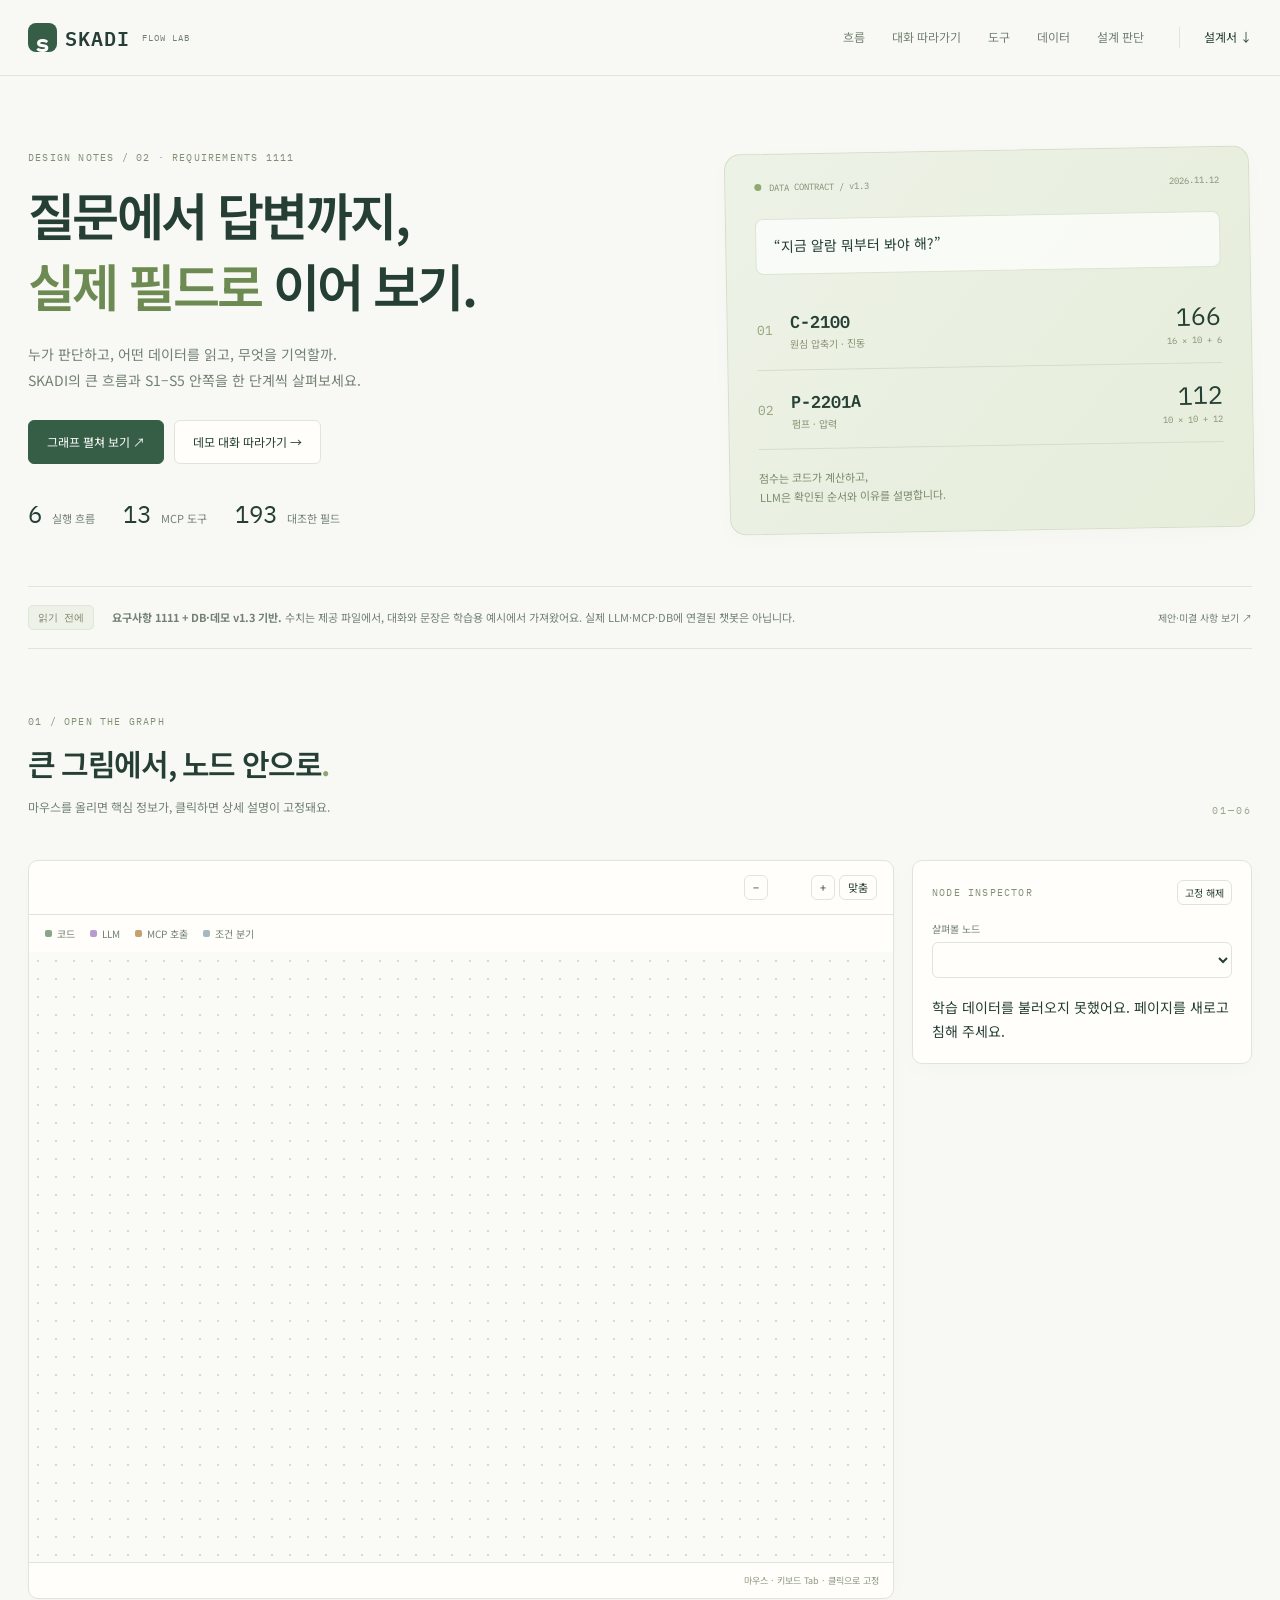
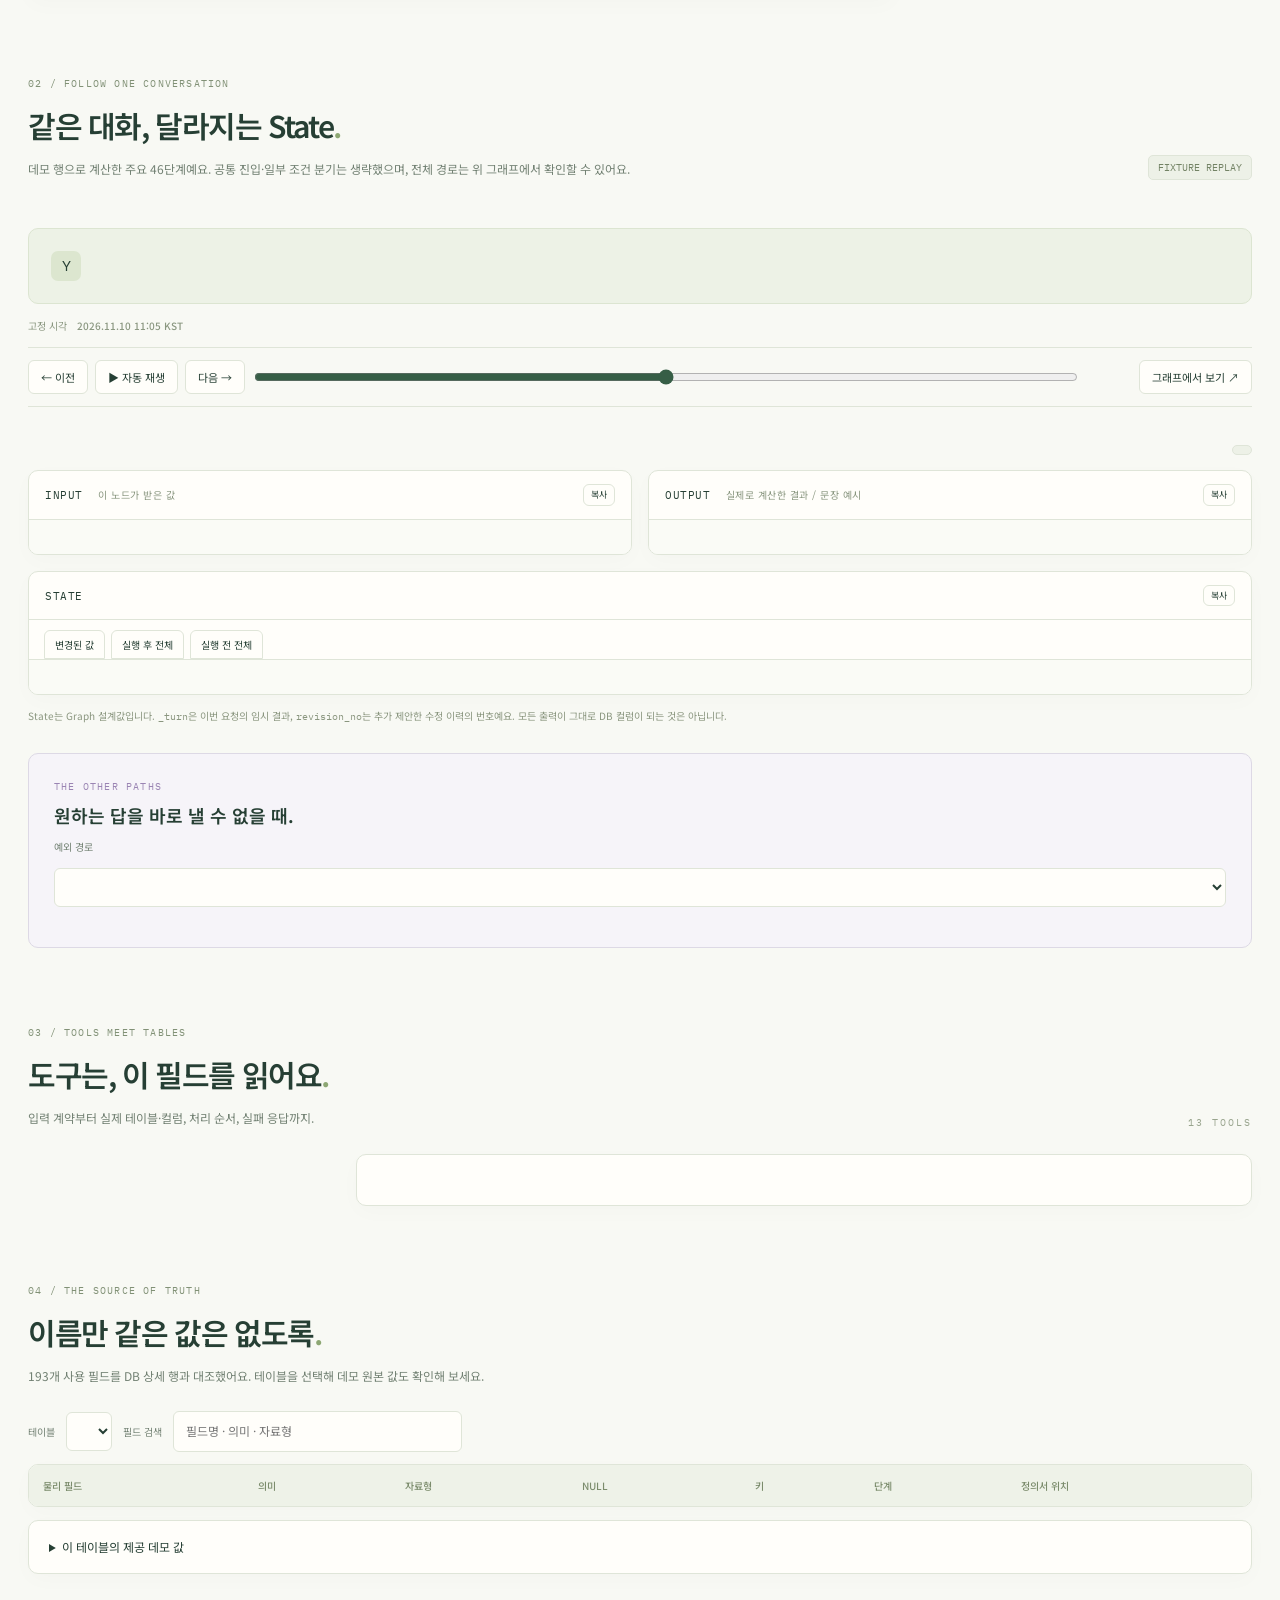
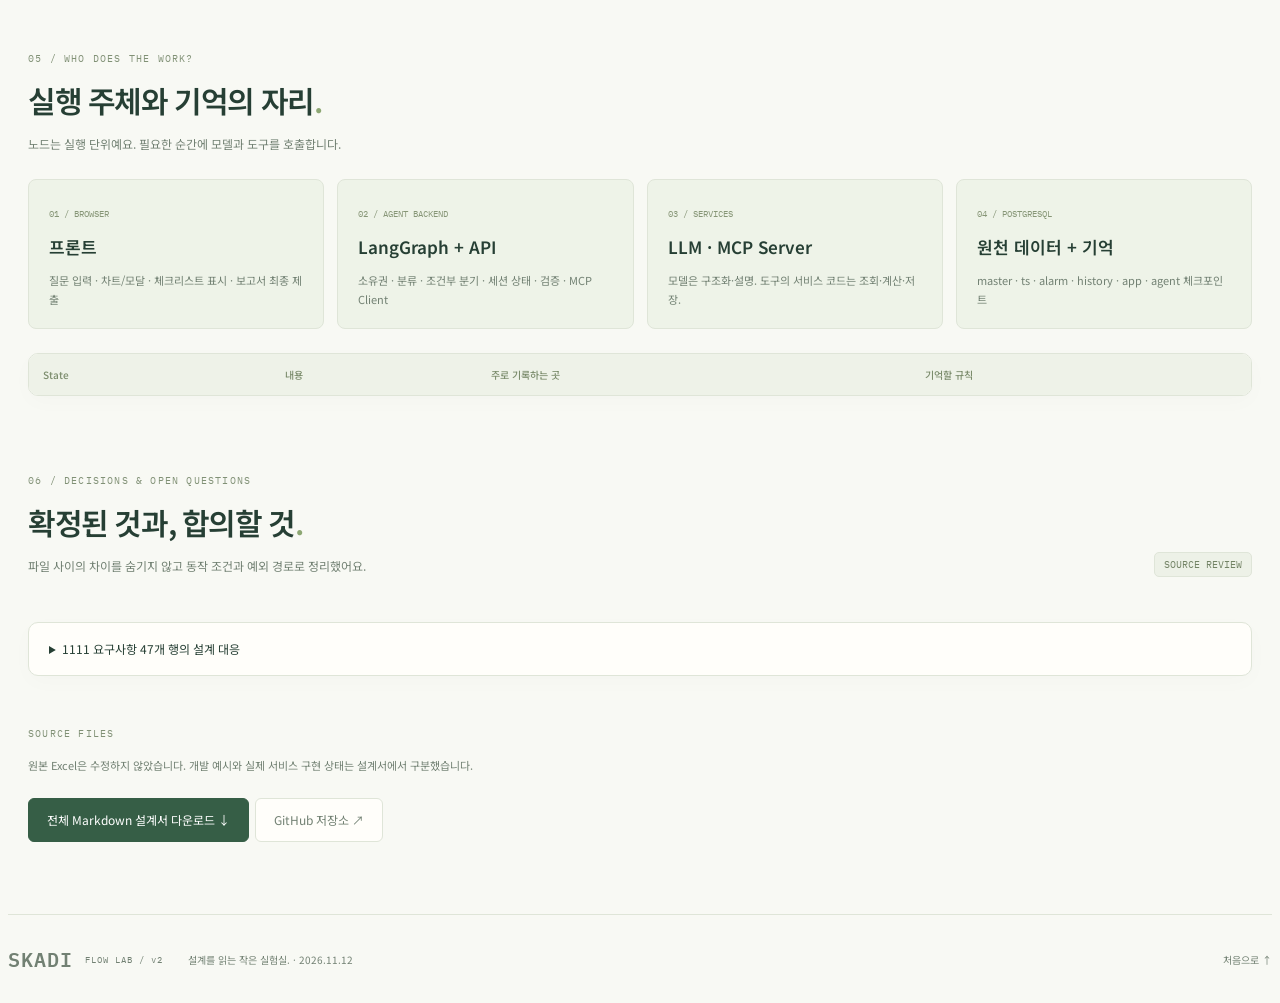
==== v2/index.html @ 8379dc96 "Rebuild SKADI Flow Lab from requirements 1111 and v1.3 data contracts Add main and S1–S5 internal gr" ====
<!doctype html>
<html lang="ko"><head><meta charset="UTF-8"><meta name="viewport" content="width=device-width,initial-scale=1"><meta name="description" content="SKADI 요구사항 1111 · DB v1.3 기반 LangGraph와 MCP 학습 실험실. 6개 그래프, 13개 도구, 실제 필드와 State 추적."><title>SKADI — Flow Lab v2</title><link rel="stylesheet" href="style.css"></head>
<body>
<a class="skip" href="#flow">본문으로 바로 가기</a>
<header><a class="brand" href="#top"><span class="brand-mark">s</span> SKADI <small>FLOW LAB</small></a><nav aria-label="주요 메뉴"><a href="#flow">흐름</a><a href="#lab">대화 따라가기</a><a href="#tools">도구</a><a href="#data">데이터</a><a href="#decisions">설계 판단</a></nav><a class="doc-link" href="design.md" download>설계서 ↓</a></header>
<main id="top">
<section class="hero"><div><p class="eyebrow">DESIGN NOTES / 02 · REQUIREMENTS 1111</p><h1>질문에서 답변까지,<br><em>실제 필드로</em> 이어 보기.</h1><p class="lead">누가 판단하고, 어떤 데이터를 읽고, 무엇을 기억할까.<br>SKADI의 큰 흐름과 S1–S5 안쪽을 한 단계씩 살펴보세요.</p><div class="hero-actions"><a class="button primary" href="#flow">그래프 펼쳐 보기 ↗</a><a class="button" href="#lab">데모 대화 따라가기 →</a></div><div class="stats"><span><b>6</b> 실행 흐름</span><span><b>13</b> MCP 도구</span><span><b>193</b> 대조한 필드</span></div></div><div class="hero-note"><div class="note-top"><span class="pulse"></span> DATA CONTRACT / v1.3 <span>2026.11.12</span></div><p class="sample-question">“지금 알람 뭐부터 봐야 해?”</p><div class="rank-demo"><span class="rank">01</span><div><strong>C-2100</strong><small>원심 압축기 · 진동</small></div><b>166<small>16 × 10 + 6</small></b></div><div class="rank-demo"><span class="rank">02</span><div><strong>P-2201A</strong><small>펌프 · 압력</small></div><b>112<small>10 × 10 + 12</small></b></div><p class="note-foot">점수는 코드가 계산하고,<br>LLM은 확인된 순서와 이유를 설명합니다.</p></div></section>
<aside class="source-bar"><span class="pill">읽기 전에</span><p><strong>요구사항 1111 + DB·데모 v1.3 기반.</strong> 수치는 제공 파일에서, 대화와 문장은 학습용 예시에서 가져왔어요. 실제 LLM·MCP·DB에 연결된 챗봇은 아닙니다.</p><a href="#decisions">제안·미결 사항 보기 ↗</a></aside>

<section id="flow" class="section"><div class="section-head"><div><p class="eyebrow">01 / OPEN THE GRAPH</p><h2>큰 그림에서, 노드 안으로<span>.</span></h2><p>마우스를 올리면 핵심 정보가, 클릭하면 상세 설명이 고정돼요.</p></div><span class="section-no">01—06</span></div><div id="graph-tabs" class="tabs" role="tablist" aria-label="그래프 선택"></div><div class="flow-layout"><div class="card graph-card"><div class="toolbar"><div><strong id="graph-title"></strong><small id="graph-description"></small></div><div class="zoom"><button id="zoom-out" aria-label="그래프 축소">−</button><span id="zoom-label"></span><button id="zoom-in" aria-label="그래프 확대">+</button><button id="fit">맞춤</button></div></div><div class="legend"><span><i class="code"></i>코드</span><span><i class="llm"></i>LLM</span><span><i class="tool"></i>MCP 호출</span><span><i class="branch"></i>조건 분기</span></div><div class="graph-viewport" id="viewport" tabindex="0" aria-label="가로 세로 스크롤 가능한 그래프"><div id="graph-size"><div id="graph-canvas"><svg id="edges" aria-hidden="true"></svg><div id="nodes"></div></div></div></div><div class="graph-footer"><span id="graph-count"></span><span>마우스 · 키보드 Tab · 클릭으로 고정</span></div></div><aside class="card inspector" aria-label="선택한 노드 상세"><div class="inspector-top"><p class="eyebrow">NODE INSPECTOR</p><button id="unpin" class="subtle">고정 해제</button></div><label class="label" for="node-select">살펴볼 노드</label><select id="node-select"></select><div id="node-detail"></div></aside></div></section>

<section id="lab" class="section"><div class="section-head"><div><p class="eyebrow">02 / FOLLOW ONE CONVERSATION</p><h2>같은 대화, 달라지는 State<span>.</span></h2><p>데모 행으로 계산한 주요 46단계예요. 공통 진입·일부 조건 분기는 생략했으며, 전체 경로는 위 그래프에서 확인할 수 있어요.</p></div><span class="pill">FIXTURE REPLAY</span></div><div id="turn-tabs" class="turn-tabs" role="tablist" aria-label="대화 턴 선택"></div><div class="scenario"><span class="avatar">Y</span><div><p class="eyebrow" id="turn-title"></p><h3 id="question"></h3><p id="turn-note"></p></div></div><div class="clockline">고정 시각 <b>2026.11.10 11:05 KST</b><span id="selection-summary"></span></div><div class="playbar"><button id="prev" aria-label="이전 단계">← 이전</button><button id="play">▶ 자동 재생</button><button id="next" aria-label="다음 단계">다음 →</button><input type="range" id="step-range" min="0" aria-label="실행 단계"><span id="step-count"></span><button id="show-node">그래프에서 보기 ↗</button></div><div id="step-rail" class="step-rail"></div><div class="trace-heading"><div><p class="eyebrow" id="trace-actor"></p><h3 id="trace-node"></h3></div><span id="trace-tool" class="pill"></span></div><div id="sample-chart" hidden></div><div class="io-grid"><article class="card code-card"><div class="code-heading"><h4>INPUT <small>이 노드가 받은 값</small></h4><button data-copy="trace-input">복사</button></div><pre id="trace-input"></pre></article><article class="card code-card"><div class="code-heading"><h4>OUTPUT <small>실제로 계산한 결과 / 문장 예시</small></h4><button data-copy="trace-output">복사</button></div><pre id="trace-output"></pre></article></div><article class="card code-card state-card"><div class="code-heading"><h4>STATE <small id="state-summary"></small></h4><button data-copy="trace-state">복사</button></div><div class="tabs small" id="state-tabs" role="tablist" aria-label="State 보기"><button data-state="diff" role="tab">변경된 값</button><button data-state="after" role="tab">실행 후 전체</button><button data-state="before" role="tab">실행 전 전체</button></div><pre id="trace-state"></pre></article><p class="hint">State는 Graph 설계값입니다. <code>_turn</code>은 이번 요청의 임시 결과, <code>revision_no</code>는 추가 제안한 수정 이력의 번호예요. 모든 출력이 그대로 DB 컬럼이 되는 것은 아닙니다.</p><div class="exception-area"><div><p class="eyebrow">THE OTHER PATHS</p><h3>원하는 답을 바로 낼 수 없을 때.</h3></div><label for="exception-select" class="label">예외 경로</label><select id="exception-select"></select><div id="exception-detail"></div></div></section>

<section id="tools" class="section"><div class="section-head"><div><p class="eyebrow">03 / TOOLS MEET TABLES</p><h2>도구는, 이 필드를 읽어요<span>.</span></h2><p>입력 계약부터 실제 테이블·컬럼, 처리 순서, 실패 응답까지.</p></div><span class="section-no">13 TOOLS</span></div><div class="tool-layout"><div id="tool-list" class="tool-list" aria-label="도구 목록"></div><article id="tool-detail" class="card tool-detail"></article></div></section>

<section id="data" class="section"><div class="section-head"><div><p class="eyebrow">04 / THE SOURCE OF TRUTH</p><h2>이름만 같은 값은 없도록<span>.</span></h2><p>193개 사용 필드를 DB 상세 행과 대조했어요. 테이블을 선택해 데모 원본 값도 확인해 보세요.</p></div></div><div class="data-controls"><label for="table-select">테이블</label><select id="table-select"></select><label for="field-search">필드 검색</label><input id="field-search" type="search" placeholder="필드명 · 의미 · 자료형"></div><div id="table-summary" class="table-summary"></div><div class="table-wrap card"><table><thead><tr><th>물리 필드</th><th>의미</th><th>자료형</th><th>NULL</th><th>키</th><th>단계</th><th>정의서 위치</th></tr></thead><tbody id="field-rows"></tbody></table></div><details class="card data-sample"><summary>이 테이블의 제공 데모 값 <span id="row-count"></span></summary><pre id="sample-rows"></pre></details></section>

<section id="architecture" class="section"><div class="section-head"><div><p class="eyebrow">05 / WHO DOES THE WORK?</p><h2>실행 주체와 기억의 자리<span>.</span></h2><p>노드는 실행 단위예요. 필요한 순간에 모델과 도구를 호출합니다.</p></div></div><div class="architecture"><article><span>01 / BROWSER</span><h3>프론트</h3><p>질문 입력 · 차트/모달 · 체크리스트 표시 · 보고서 최종 제출</p></article><article><span>02 / AGENT BACKEND</span><h3>LangGraph + API</h3><p>소유권 · 분류 · 조건부 분기 · 세션 상태 · 검증 · MCP Client</p></article><article><span>03 / SERVICES</span><h3>LLM · MCP Server</h3><p>모델은 구조화·설명. 도구의 서비스 코드는 조회·계산·저장.</p></article><article><span>04 / POSTGRESQL</span><h3>원천 데이터 + 기억</h3><p>master · ts · alarm · history · app · agent 체크포인트</p></article></div><div class="table-wrap card"><table><thead><tr><th>State</th><th>내용</th><th>주로 기록하는 곳</th><th>기억할 규칙</th></tr></thead><tbody id="state-dictionary"></tbody></table></div></section>

<section id="decisions" class="section"><div class="section-head"><div><p class="eyebrow">06 / DECISIONS & OPEN QUESTIONS</p><h2>확정된 것과, 합의할 것<span>.</span></h2><p>파일 사이의 차이를 숨기지 않고 동작 조건과 예외 경로로 정리했어요.</p></div><span class="pill">SOURCE REVIEW</span></div><div id="issue-list" class="issue-list"></div><details class="card requirements"><summary>1111 요구사항 47개 행의 설계 대응</summary><div class="table-wrap"><table><thead><tr><th>행 / ID</th><th>기능</th><th>연결</th><th>범위와 남은 조건</th></tr></thead><tbody id="requirement-rows"></tbody></table></div></details><div class="sources"><p class="eyebrow">SOURCE FILES</p><div id="source-files"></div><p>원본 Excel은 수정하지 않았습니다. 개발 예시와 실제 서비스 구현 상태는 설계서에서 구분했습니다.</p><a href="design.md" download class="button primary">전체 Markdown 설계서 다운로드 ↓</a><a class="button" href="https://github.com/U-Je0n9/skadi-flow-lab">GitHub 저장소 ↗</a></div></section>
</main><footer><a class="brand" href="#top">SKADI <small>FLOW LAB / v2</small></a><span>설계를 읽는 작은 실험실. · 2026.11.12</span><a href="#top">처음으로 ↑</a></footer><div id="tooltip" role="tooltip" hidden></div><div id="toast" role="status"></div><script src="app.js"></script></body></html>
---- v2/style.css ----
@import url('https://fonts.googleapis.com/css2?family=Noto+Sans+KR:wght@400;500;600;700&family=IBM+Plex+Mono:wght@400;500;600&display=swap');
:root{--bg:#f8f9f4;--paper:#fffefa;--ink:#263f34;--muted:#728173;--line:#dfe5d8;--green:#365e46;--mint:#eaf0e2;--purple:#8263a6;--amber:#a7753b;--mono:'IBM Plex Mono',monospace;--shadow:0 6px 22px #28462d05}*{box-sizing:border-box}html{scroll-behavior:smooth;scroll-padding-top:92px}body{margin:0;background:var(--bg);color:var(--ink);font:14px/1.7 'Noto Sans KR',-apple-system,sans-serif}a{color:inherit;text-decoration:none}button,input,select{font:inherit;color:inherit}button,a.button{cursor:pointer}button{border:1px solid var(--line);border-radius:6px;background:var(--paper);padding:7px 12px}button:hover{background:var(--mint)}button:disabled{opacity:.4;cursor:default}button:focus-visible,a:focus-visible,input:focus-visible,select:focus-visible,summary:focus-visible{outline:3px solid #8da773;outline-offset:3px}h1,h2,h3,h4,p{margin:0}h1{font-size:clamp(36px,4vw,57px);letter-spacing:-2.6px;line-height:1.37;font-weight:600}h1 em{font-style:normal;color:#6c8a51}h2{font-size:30px;letter-spacing:-1.4px;font-weight:600}h2 span{color:#8da773}h3{font-size:18px;font-weight:600}header{height:76px;display:flex;align-items:center;gap:35px;padding:0 max(28px,calc((100vw - 1320px)/2));border-bottom:1px solid var(--line);position:sticky;top:0;background:#f8f9f4ed;backdrop-filter:blur(16px);z-index:30}.brand{display:flex;align-items:center;gap:8px;font:600 20px var(--mono);letter-spacing:1px;white-space:nowrap}.brand-mark{display:grid;place-items:center;background:var(--green);color:#fff;border-radius:8px;width:29px;height:29px;font-size:25px}.brand small{font:9px var(--mono);letter-spacing:1px;color:var(--muted);margin-left:4px}nav{display:flex;gap:27px;margin-left:auto;font-size:12px;color:var(--muted)}nav a:hover{color:var(--green)}.doc-link{border-left:1px solid var(--line);padding-left:24px;font-size:12px}main{max-width:1320px;margin:auto;padding:0 28px}.hero{display:grid;grid-template-columns:1.2fr 1fr;gap:70px;align-items:center;padding:74px 0 55px}.eyebrow{font:10px/1.5 var(--mono);letter-spacing:1.2px;color:#819176;margin-bottom:14px}.lead{font-size:14px;line-height:1.9;color:var(--muted);margin-top:21px}.hero-actions{display:flex;gap:10px;margin-top:26px}.button{display:inline-flex;align-items:center;justify-content:center;border:1px solid var(--line);padding:11px 18px;border-radius:6px;background:var(--paper);font-size:12px}.primary{background:var(--green);color:#fff;border-color:var(--green)}.primary:hover{background:#2e503c}.stats{display:flex;gap:28px;margin-top:34px;font-size:11px;color:var(--muted)}.stats b{font:24px var(--mono);color:var(--ink);margin-right:7px}.hero-note{border:1px solid #d4dfc7;border-radius:16px;padding:27px 29px;background:linear-gradient(130deg,#edf2e7,#e6edda);box-shadow:var(--shadow);transform:rotate(-1deg)}.note-top{display:flex;align-items:center;gap:8px;font:9px var(--mono);color:#819175}.note-top span:last-child{margin-left:auto}.pulse{width:7px;height:7px;background:#91a971;border-radius:50%}.sample-question{background:#ffffffb8;border:1px solid #dce5d1;padding:15px 18px;border-radius:8px;margin:26px 0 17px;font-size:14px}.rank-demo{display:flex;align-items:center;gap:17px;padding:15px 0;border-bottom:1px solid #d4dec9}.rank-demo .rank{font:13px var(--mono);color:#94a37e}.rank-demo strong{font:600 17px var(--mono)}.rank-demo small{display:block;font:10px/1.7 'Noto Sans KR',sans-serif;color:#879274}.rank-demo>b{margin-left:auto;font:25px var(--mono);text-align:right}.rank-demo>b small{font:9px/1.7 var(--mono)}.note-foot{color:#7a8b6d;font-size:11px;margin-top:19px}.source-bar{display:flex;align-items:center;gap:18px;padding:18px 0;border-top:1px solid var(--line);border-bottom:1px solid var(--line);font-size:11px;color:var(--muted)}.source-bar p{flex:1}.source-bar a{font-size:10px;white-space:nowrap}.pill{display:inline-block;border:1px solid var(--line);border-radius:5px;background:#edf1e7;padding:4px 9px;font:10px/1.5 var(--mono);color:#738365}.section{padding-top:65px;padding-bottom:12px}.section-head{display:flex;justify-content:space-between;gap:20px;align-items:end;margin-bottom:25px}.section-head .eyebrow{margin-bottom:9px}.section-head p:not(.eyebrow){font-size:12px;color:var(--muted);margin-top:8px}.section-no{font:10px var(--mono);letter-spacing:2px;color:#99a58e}.card{border:1px solid var(--line);border-radius:10px;background:var(--paper);box-shadow:var(--shadow)}.tabs{display:flex;flex-wrap:wrap;gap:6px;margin-bottom:18px}.tabs button{font-size:12px;padding:9px 16px}.tabs button[aria-selected=true],.turn-tabs button[aria-selected=true]{background:var(--green);color:white;border-color:var(--green)}.flow-layout{display:grid;grid-template-columns:minmax(0,1fr) 340px;gap:18px;align-items:start}.graph-card{overflow:hidden}.toolbar{padding:14px 16px;display:flex;gap:12px;align-items:center;border-bottom:1px solid var(--line)}.toolbar strong{font-size:12px}.toolbar small{display:block;font-size:10px;color:var(--muted);max-width:430px;margin-top:4px}.zoom{margin-left:auto;display:flex;align-items:center;gap:4px;flex-shrink:0}.zoom button{padding:2px 8px;font-size:11px}.zoom span{font:10px var(--mono);width:35px;text-align:center}.legend{display:flex;gap:15px;padding:10px 16px;font-size:10px;color:var(--muted)}.legend span{display:flex;gap:5px;align-items:center}.legend i{width:7px;height:7px;border-radius:2px;display:inline-block}.legend .code{background:#89a689}.legend .llm{background:#b59cd0}.legend .tool{background:#c4a16f}.legend .branch{background:#a6b9bd}.graph-viewport{height:610px;overflow:auto;background:#fafbf7 radial-gradient(#d3ddc7 .8px,transparent .8px);background-size:18px 18px;overscroll-behavior:contain}.graph-viewport:focus-visible{outline:2px solid #8da773;outline-offset:-2px}#graph-size{position:relative;margin:auto}#graph-canvas{position:relative;transform-origin:top left}#edges,#nodes{position:absolute;inset:0}.node{position:absolute;width:244px;min-height:68px;padding:10px;border:1.5px solid #c4d3bf;border-radius:9px;display:flex;align-items:center;justify-content:center;flex-direction:column;background:#fff;color:#3b5943;box-shadow:0 3px 7px #34552d05;font:12px/1.6 var(--mono);cursor:pointer}.node small{font:10px/1.6 'Noto Sans KR',sans-serif;color:#829078}.node[data-kind=llm]{background:#f8f5fc;border-color:#cbb9e0;color:#7e5ca4}.node[data-kind=tool]{background:#fffbf4;border-color:#dbc3a2;color:#9c703e}.node[data-kind=branch]{background:#edf3f2;border-color:#bbceca;border-radius:25px}.node[data-kind=boundary]{border-radius:30px;background:#e9f0e2}.node.selected{outline:3px solid #88a377;outline-offset:4px;z-index:5}.edge{fill:none;stroke:#a9bca1;stroke-width:1.6;marker-end:url(#arrow)}.edge-label{font:10px 'Noto Sans KR',sans-serif;fill:#798b6f;paint-order:stroke;stroke:#fafbf7;stroke-width:4px;stroke-linejoin:round}.graph-footer{display:flex;justify-content:space-between;padding:10px 14px;font-size:9px;border-top:1px solid var(--line);color:#8b9780}.inspector{position:sticky;top:94px;padding:19px;max-height:calc(100vh - 115px);overflow:auto}.inspector-top{display:flex;justify-content:space-between;align-items:center;margin-bottom:15px}.inspector .eyebrow{margin:0}.subtle{font-size:10px;padding:3px 7px}.label{display:block;font-size:10px;color:var(--muted);margin:8px 0 5px}select,input[type=search]{background:var(--paper);border:1px solid var(--line);border-radius:6px;padding:9px 12px;font-size:12px;max-width:100%}#node-select{width:100%;margin-bottom:18px;font:11px var(--mono)}.detail-kind{font:10px var(--mono);color:var(--amber);margin-bottom:8px}.inspector h3{font:17px/1.5 var(--mono);overflow-wrap:anywhere}.detail-field{padding-top:12px;margin-top:12px;border-top:1px solid #ebeee5}.detail-field dt{font-size:10px;color:#8b987e;margin-bottom:4px}.detail-field dd{margin:0;font-size:12px;overflow-wrap:anywhere}.detail-note{background:#f1f5eb;border-radius:6px;padding:11px;font-size:11px;color:#75876b;margin-top:15px}.tool-tag{display:inline-block;font:9px/1.7 var(--mono);background:#f8eedf;color:#a27844;padding:3px 6px;border-radius:4px;margin:2px;overflow-wrap:anywhere}#tooltip{position:fixed;width:310px;z-index:100;background:#263f34;color:white;border-radius:9px;padding:14px 16px;box-shadow:0 12px 30px #203c3328;font-size:10px;pointer-events:none}#tooltip strong{display:block;font:12px var(--mono);margin-bottom:7px}#tooltip div{margin-top:5px;color:#e0e8d8}.turn-tabs{display:flex;gap:7px;overflow:auto;padding-bottom:5px;margin-bottom:18px}.turn-tabs button{flex:0 0 147px;text-align:left;font-size:11px;padding:12px}.turn-tabs span{display:block;font:9px var(--mono);opacity:.7;margin-bottom:5px}.scenario{display:flex;gap:15px;align-items:start;background:#edf2e6;border:1px solid #dce5d1;border-radius:10px;padding:22px}.avatar{display:grid;place-items:center;width:30px;height:30px;flex-shrink:0;background:#dce6cf;border-radius:7px;font:15px var(--mono)}.scenario .eyebrow{margin-bottom:5px}.scenario h3{font-size:18px}.scenario p:last-child{font-size:11px;color:#78866f;margin-top:7px}.clockline{display:flex;gap:10px;align-items:center;padding:13px 0;font-size:10px;color:#8a9780}.clockline b{font-weight:500}.clockline span{margin-left:auto;font-family:var(--mono)}.playbar{display:flex;gap:7px;align-items:center;padding:12px 0;border-top:1px solid var(--line);border-bottom:1px solid var(--line)}.playbar button{font-size:11px}.playbar input{flex:1;min-width:60px;accent-color:var(--green)}#step-count{font:10px var(--mono);min-width:45px}.step-rail{display:flex;gap:6px;overflow:auto;padding:14px 0 20px}.step-rail button{white-space:nowrap;font:10px var(--mono);padding:8px 10px}.step-rail button.active{background:#e7eedc;border-color:#a9bd91}.trace-heading{display:flex;justify-content:space-between;align-items:center;margin:4px 0 15px}.trace-heading .eyebrow{margin-bottom:4px}.trace-heading h3{font:20px var(--mono)}.io-grid{display:grid;grid-template-columns:1fr 1fr;gap:16px}.code-card{overflow:hidden}.code-heading{display:flex;align-items:center;justify-content:space-between;padding:13px 16px;border-bottom:1px solid var(--line)}.code-heading h4{font:11px var(--mono);letter-spacing:.5px}.code-heading small{font:10px 'Noto Sans KR',sans-serif;color:#8a9780;margin-left:8px}.code-heading button{font-size:9px;padding:2px 7px}pre{font:11px/1.75 var(--mono);white-space:pre-wrap;overflow-wrap:anywhere;margin:0;padding:17px;max-height:440px;overflow:auto;color:#48654a;background:#fafbf6;tab-size:2}.json-key{color:#95693c}.json-string{color:#5c7c4e}.json-number{color:#9070aa}.state-card{margin-top:16px}.state-card .tabs{padding:10px 15px 0;margin-bottom:0;border-bottom:1px solid var(--line)}.tabs.small button{padding:5px 10px;font-size:10px;border-bottom-left-radius:0;border-bottom-right-radius:0}.state-card pre{max-height:360px}.hint{font-size:10px;color:#8a967f;margin:12px 0}.exception-area{margin-top:28px;padding:25px;border:1px solid #ddd9e5;border-radius:10px;background:#f6f4f9}.exception-area select{width:100%;margin:8px 0 15px}.exception-area h3{font-size:18px}.exception-area .eyebrow{color:#9a84b3;margin-bottom:6px}.exception-grid{display:grid;grid-template-columns:1fr 1.3fr 1fr;gap:12px}.exception-grid h4{font:10px var(--mono);margin-bottom:7px}.exception-grid pre{font-size:10px;max-height:300px;border-radius:6px}.tool-layout{display:grid;grid-template-columns:310px minmax(0,1fr);gap:18px;align-items:start}.tool-list{display:grid;gap:5px}.tool-list button{text-align:left;padding:11px 13px;font:11px var(--mono)}.tool-list small{display:block;font:10px/1.5 'Noto Sans KR',sans-serif;color:var(--muted);margin-top:4px}.tool-list button.active{background:#eaf0e0;border-color:#9fb585}.tool-detail{padding:25px;min-width:0}.tool-detail h3{font:20px var(--mono);overflow-wrap:anywhere}.tool-detail .tool-sub{color:var(--muted);font-size:12px;margin:7px 0 17px}.tool-detail h4{font:10px var(--mono);color:#8a977e;margin:20px 0 8px}.tool-detail pre{border:1px solid var(--line);border-radius:6px;font-size:10px}.tool-detail ol{font-size:12px;padding-left:22px;line-height:1.9}.fieldmap{display:flex;gap:12px;padding:9px 0;border-bottom:1px solid var(--line);font-size:11px;align-items:start}.fieldmap button{font:10px var(--mono);flex:0 0 175px;padding:5px}.fieldmap span{font:10px/1.8 var(--mono);color:#7d8c72;overflow-wrap:anywhere}.data-controls{display:flex;gap:11px;align-items:center;flex-wrap:wrap;margin-bottom:12px}.data-controls label{font-size:10px;color:var(--muted)}.data-controls input{margin-left:0;min-width:240px}.table-summary{font-size:11px;color:var(--muted);margin-bottom:12px}.table-wrap{overflow:auto}table{width:100%;border-collapse:collapse;font-size:11px;text-align:left}th{font-size:10px;font-weight:500;white-space:nowrap;background:#eef2e8;color:#7b8c6c;padding:12px 14px}td{padding:11px 14px;border-top:1px solid #e8ecdf;vertical-align:top}td:first-child{font-family:var(--mono);color:#486548}td:last-child{color:var(--muted)}.data-sample{margin-top:13px;overflow:hidden}.data-sample summary,.requirements summary{cursor:pointer;padding:16px 20px;font-size:12px}.data-sample span{font-size:10px;color:var(--muted);margin-left:10px}.architecture{display:grid;grid-template-columns:repeat(4,1fr);gap:13px;margin-bottom:24px}.architecture article{border:1px solid var(--line);border-radius:8px;background:#eef3e8;padding:20px}.architecture span{font:9px var(--mono);color:#879677}.architecture h3{font-size:17px;margin:9px 0}.architecture p{font-size:11px;color:var(--muted)}.issue-list{display:grid;gap:8px}.issue{border:1px solid var(--line);background:var(--paper);border-radius:8px;overflow:hidden}.issue summary{display:flex;gap:13px;align-items:center;cursor:pointer;padding:15px 18px;list-style:none;font-size:13px}.issue summary:after{content:'+';margin-left:auto;color:#8f9e80}.issue[open] summary:after{content:'−'}.issue summary code{font:10px var(--mono);color:#9baa89}.issue summary small{font-size:9px;background:#f1eddc;color:#9b8650;padding:3px 6px;border-radius:4px;margin-left:auto}.issue-body{padding:0 20px 20px 58px;font-size:12px;color:#75846c}.issue-body p+p{margin-top:9px}.issue-body b{font-weight:500;color:#456043}.requirements{margin-top:20px}.sources{padding:35px 0 20px;font-size:11px;color:var(--muted)}.sources p{margin:15px 0}.sources .button{margin:8px 6px 0 0}.source-file{font:10px/1.9 var(--mono);overflow-wrap:anywhere}footer{max-width:1264px;margin:40px auto 0;padding:28px 0;border-top:1px solid var(--line);display:flex;align-items:center;gap:25px;font-size:10px;color:var(--muted)}footer>a:last-child{margin-left:auto}.skip{position:fixed;left:10px;top:-100px;z-index:120;padding:10px;background:white}.skip:focus{top:10px}#toast{position:fixed;bottom:25px;left:50%;transform:translateX(-50%);padding:10px 20px;background:#294b39;color:white;border-radius:7px;font-size:12px;opacity:0;pointer-events:none;transition:opacity .2s;z-index:110}#toast.show{opacity:1}#sample-chart{margin:0 0 16px;border:1px solid var(--line);border-radius:9px;padding:18px;background:var(--paper)}#sample-chart p{font-size:11px;color:var(--muted)}#sample-chart svg{width:100%;height:125px}code{font-family:var(--mono)}
@media(min-width:1500px){main{max-width:1440px}.flow-layout{grid-template-columns:minmax(0,1fr) 360px}}@media(max-width:1050px){header{gap:18px;padding:0 22px}nav{gap:15px}.hero{gap:30px}.flow-layout{grid-template-columns:minmax(0,1fr) 300px}.tool-layout{grid-template-columns:260px minmax(0,1fr)}.fieldmap{display:block}.fieldmap span{display:block;margin-top:7px}.graph-viewport{height:570px}.toolbar small{display:none}.architecture{grid-template-columns:repeat(2,1fr)}}@media(max-width:760px){header{height:64px;padding:0 18px}.brand{font-size:18px}.brand small{display:none}nav{gap:13px;font-size:11px}nav a:nth-child(n+4){display:none}.doc-link{font-size:10px;padding-left:12px}.hero{grid-template-columns:1fr;padding:45px 0 30px;gap:30px}.hero-note{transform:none}.hero h1{font-size:39px}main{padding:0 18px}.source-bar{align-items:start;gap:9px}.source-bar a{display:none}.section{padding-top:45px}.section-head{align-items:start}h2{font-size:25px}.section-no{display:none}.flow-layout{grid-template-columns:1fr}.graph-viewport{height:520px}.inspector{position:static;max-height:none}.inspector .detail-field{display:inline-block;width:100%}.tabs button{font-size:11px;padding:7px 10px}.io-grid{grid-template-columns:1fr}.exception-grid{grid-template-columns:1fr}.tool-layout{grid-template-columns:1fr}.tool-list{display:flex;overflow:auto;padding-bottom:8px}.tool-list button{flex:0 0 225px}.tool-detail{padding:18px}.playbar{flex-wrap:wrap}.playbar input{order:2;flex-basis:70%}.playbar #show-node{margin-left:auto}.clockline{flex-wrap:wrap}.clockline span{margin-left:0;width:100%}.scenario{padding:17px}.scenario h3{font-size:16px}.trace-heading h3{font-size:17px}.trace-heading .pill{font-size:8px;max-width:150px;overflow-wrap:anywhere}.code-heading small{display:block;margin:4px 0 0}.architecture{gap:8px}.architecture article{padding:14px}.architecture h3{font-size:14px}.issue summary{padding:13px 12px;font-size:12px;gap:9px}.issue summary small{display:none}.issue-body{padding:0 15px 16px}.data-controls{gap:6px}.data-controls select{max-width:75%}.data-controls input{min-width:0;flex:1}.table-wrap td{min-width:100px}footer{margin:28px 18px 0;padding:20px 0;flex-wrap:wrap;gap:12px}footer span{font-size:9px}#tooltip{display:none!important}.stats{gap:19px}.stats b{font-size:21px}}@media(prefers-reduced-motion:reduce){html{scroll-behavior:auto}*{transition:none!important}}
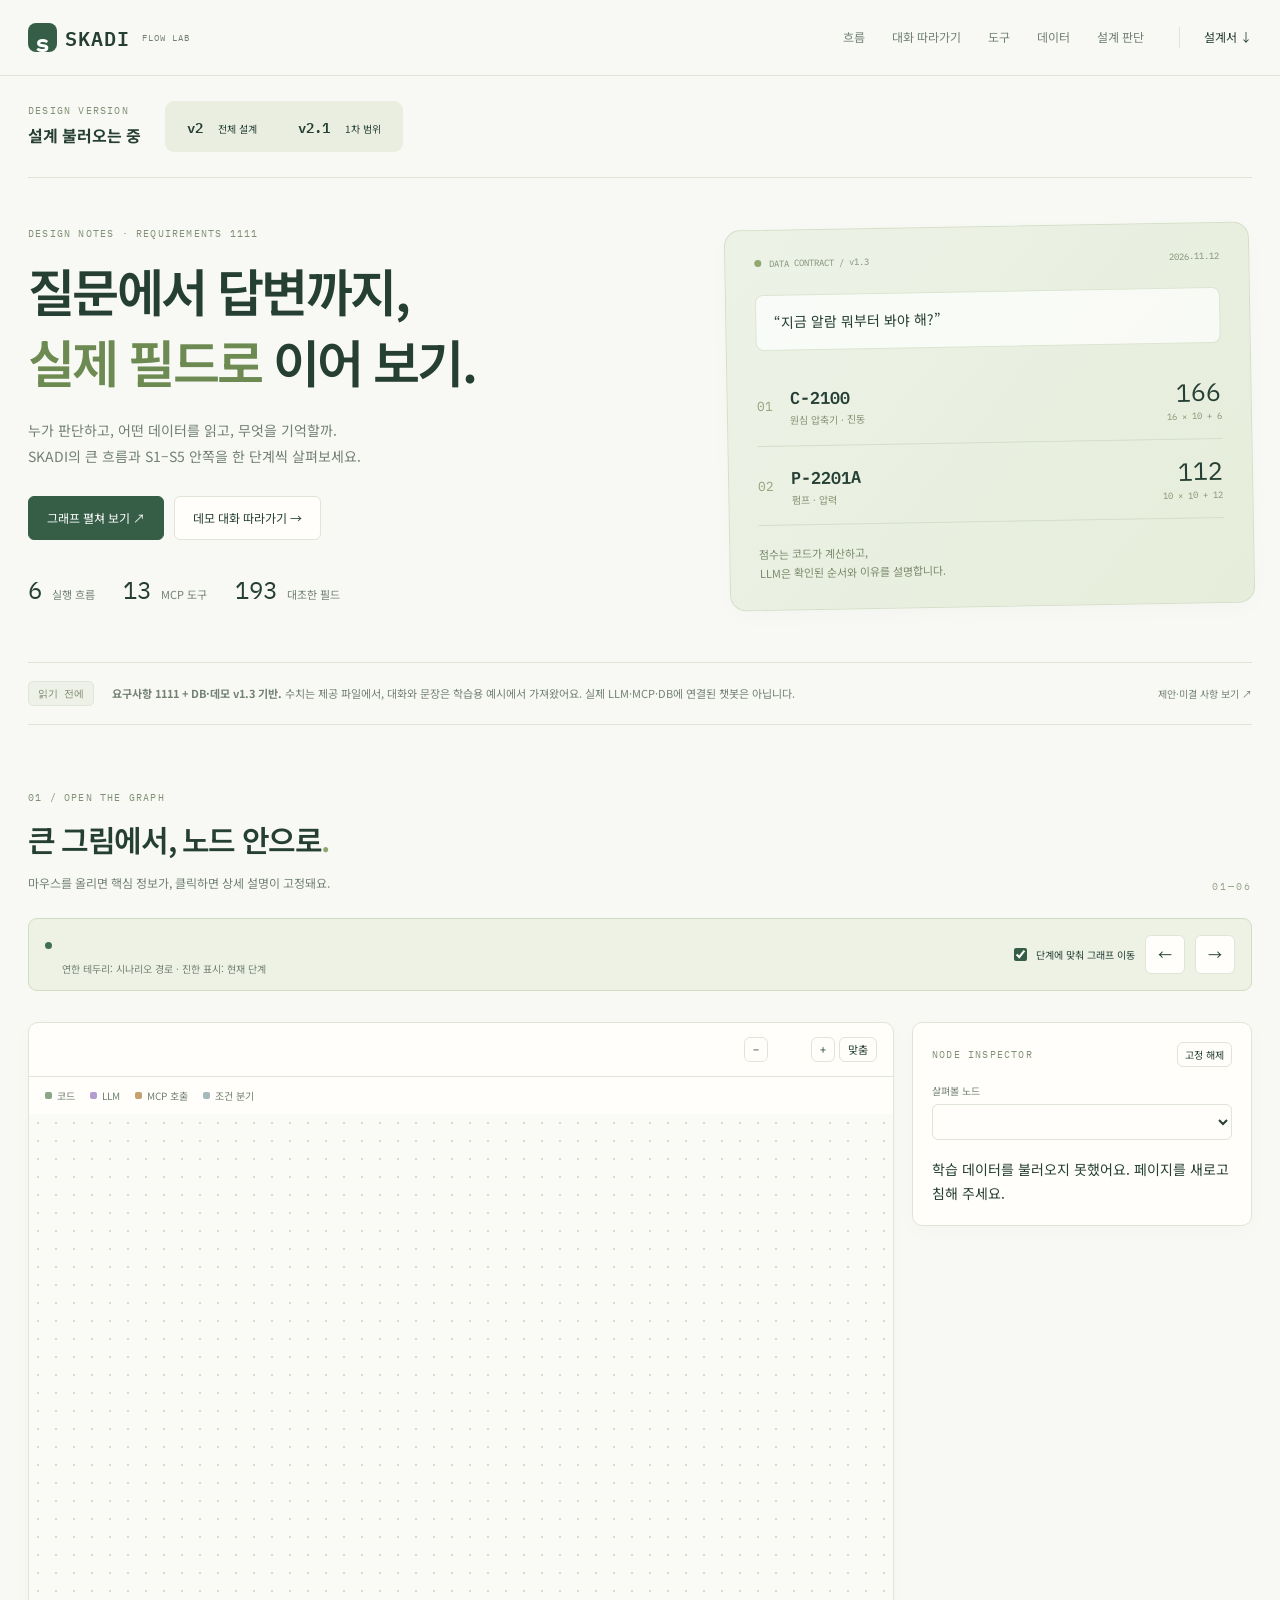
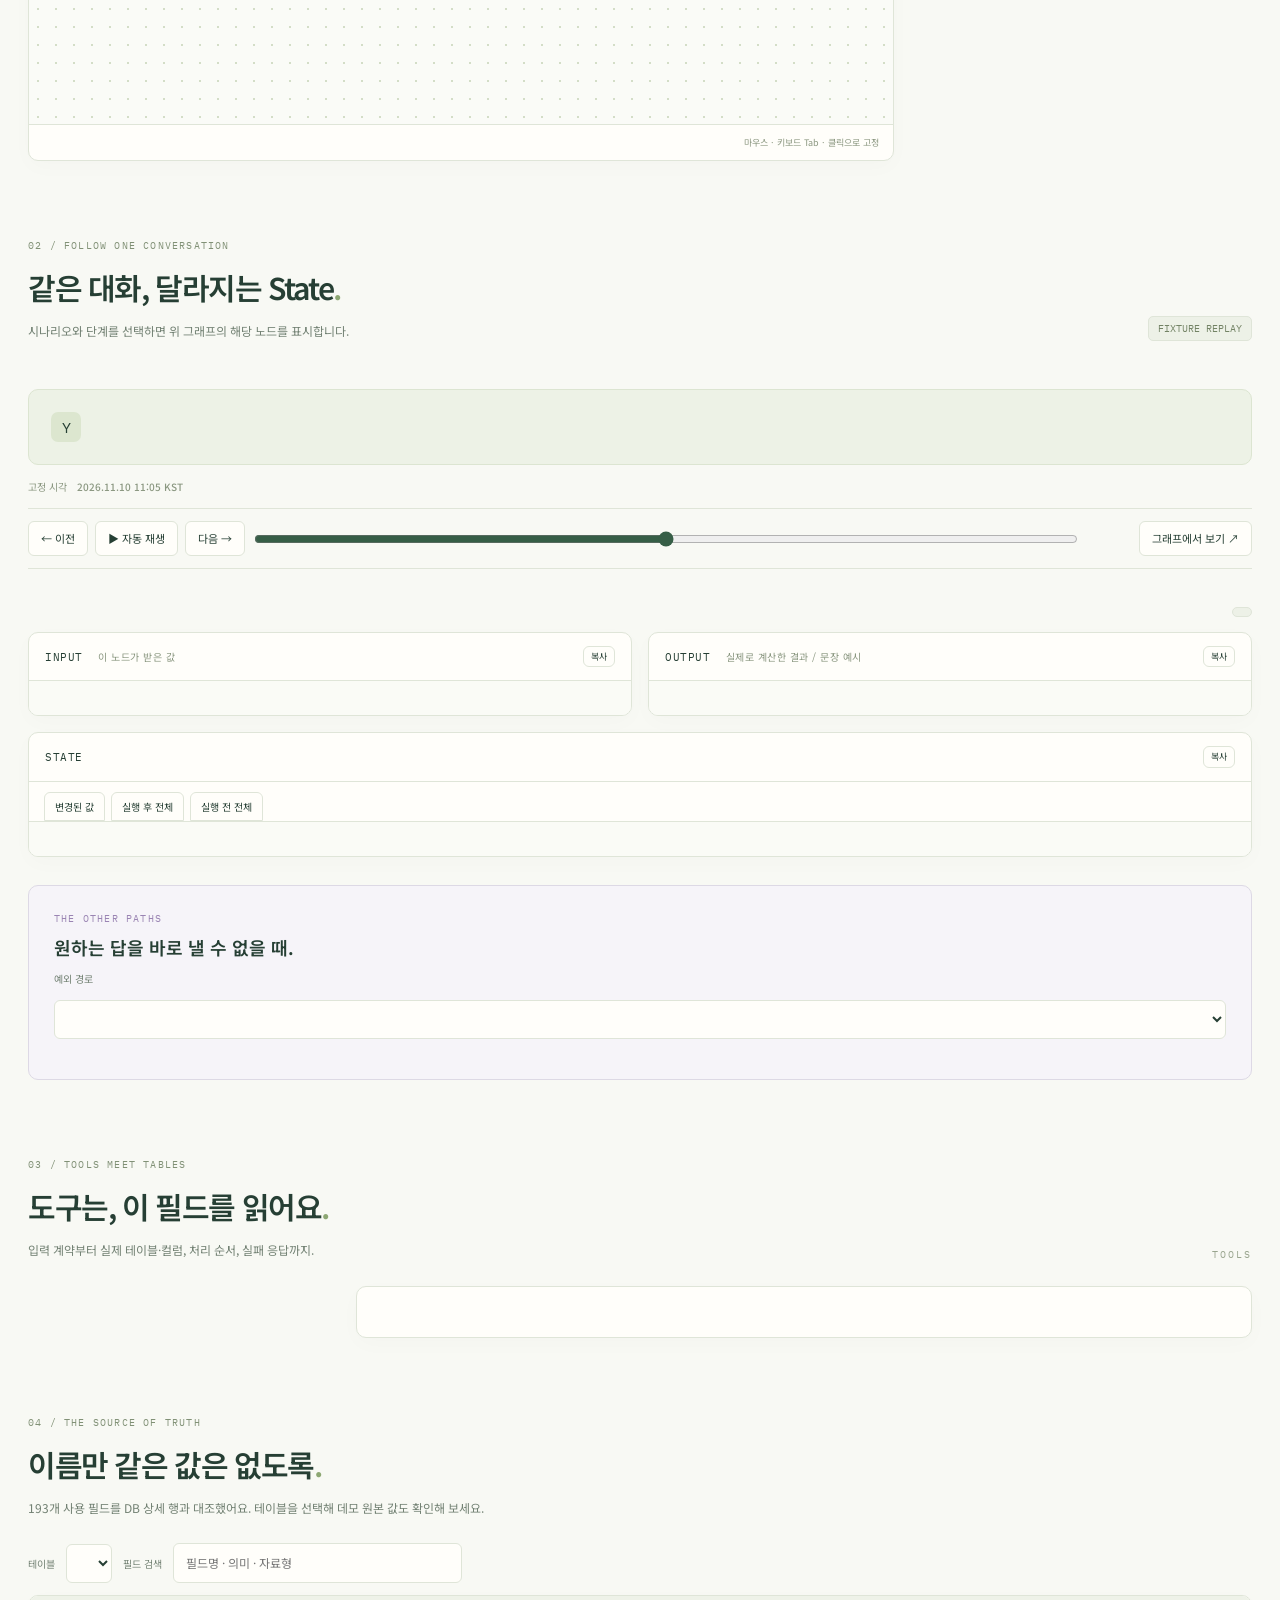
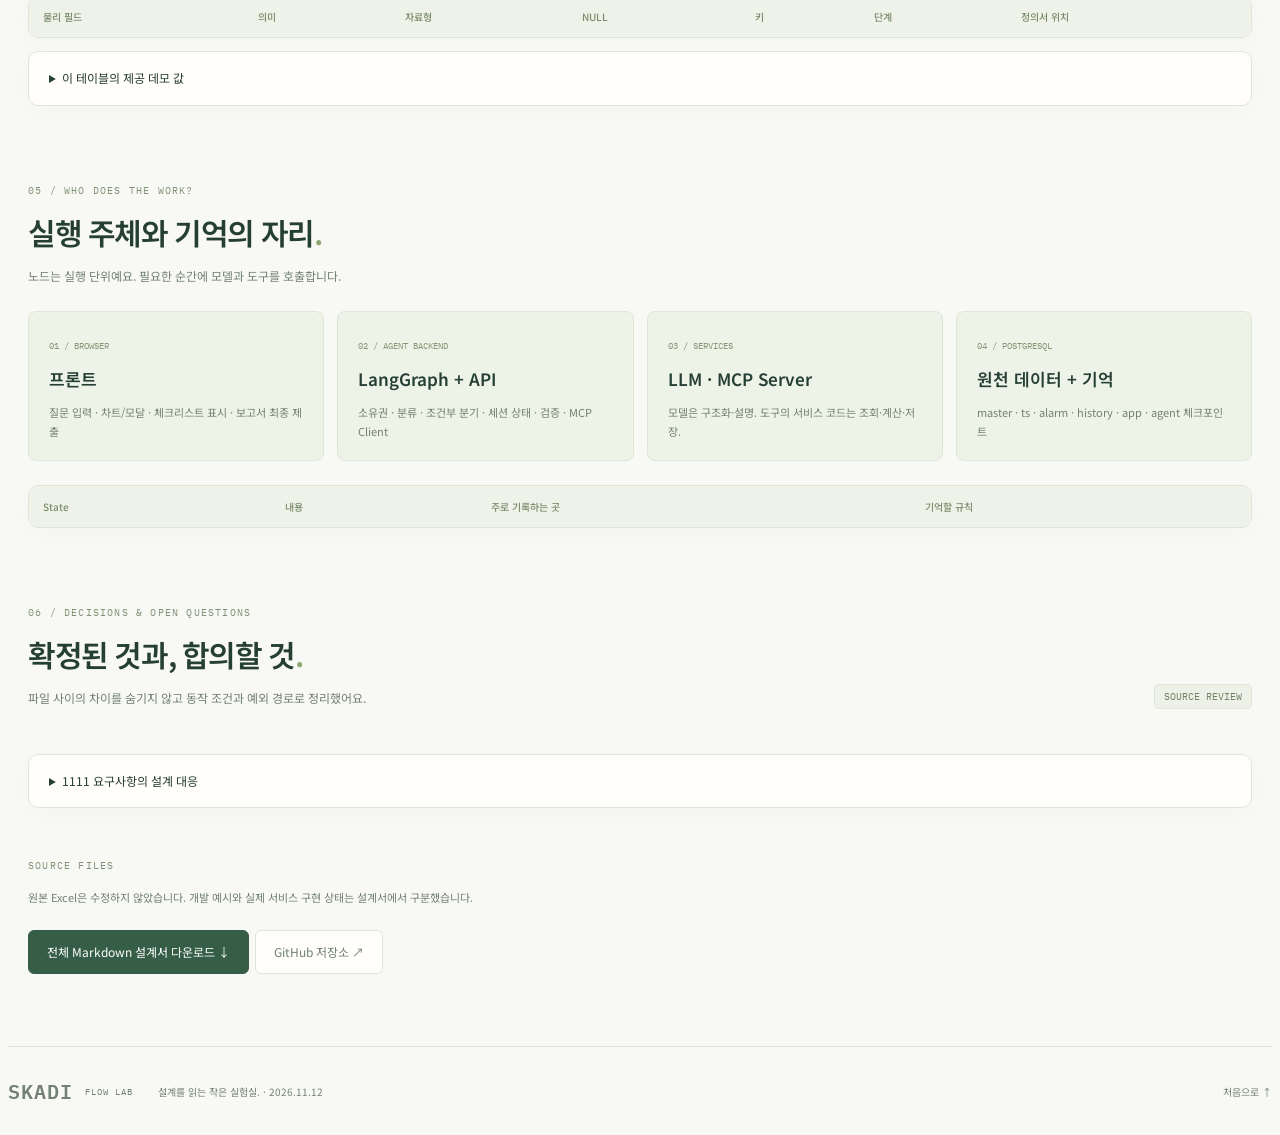
==== commit 8082d263: "Add v2.1 red-text scope and synchronized scenario graph navigation Preserve v2 and add a v2.1 docume" ====
--- a/v2/index.html
+++ b/v2/index.html
@@ -2,20 +2,21 @@
 <html lang="ko"><head><meta charset="UTF-8"><meta name="viewport" content="width=device-width,initial-scale=1"><meta name="description" content="SKADI 요구사항 1111 · DB v1.3 기반 LangGraph와 MCP 학습 실험실. 6개 그래프, 13개 도구, 실제 필드와 State 추적."><title>SKADI — Flow Lab v2</title><link rel="stylesheet" href="style.css"></head>
 <body>
 <a class="skip" href="#flow">본문으로 바로 가기</a>
-<header><a class="brand" href="#top"><span class="brand-mark">s</span> SKADI <small>FLOW LAB</small></a><nav aria-label="주요 메뉴"><a href="#flow">흐름</a><a href="#lab">대화 따라가기</a><a href="#tools">도구</a><a href="#data">데이터</a><a href="#decisions">설계 판단</a></nav><a class="doc-link" href="design.md" download>설계서 ↓</a></header>
+<header><a class="brand" href="#top"><span class="brand-mark">s</span> SKADI <small>FLOW LAB</small></a><nav aria-label="주요 메뉴"><a href="#flow">흐름</a><a href="#lab">대화 따라가기</a><a href="#tools">도구</a><a href="#data">데이터</a><a href="#decisions">설계 판단</a></nav><a class="doc-link" data-design-download href="design.md" download>설계서 ↓</a></header>
 <main id="top">
-<section class="hero"><div><p class="eyebrow">DESIGN NOTES / 02 · REQUIREMENTS 1111</p><h1>질문에서 답변까지,<br><em>실제 필드로</em> 이어 보기.</h1><p class="lead">누가 판단하고, 어떤 데이터를 읽고, 무엇을 기억할까.<br>SKADI의 큰 흐름과 S1–S5 안쪽을 한 단계씩 살펴보세요.</p><div class="hero-actions"><a class="button primary" href="#flow">그래프 펼쳐 보기 ↗</a><a class="button" href="#lab">데모 대화 따라가기 →</a></div><div class="stats"><span><b>6</b> 실행 흐름</span><span><b>13</b> MCP 도구</span><span><b>193</b> 대조한 필드</span></div></div><div class="hero-note"><div class="note-top"><span class="pulse"></span> DATA CONTRACT / v1.3 <span>2026.11.12</span></div><p class="sample-question">“지금 알람 뭐부터 봐야 해?”</p><div class="rank-demo"><span class="rank">01</span><div><strong>C-2100</strong><small>원심 압축기 · 진동</small></div><b>166<small>16 × 10 + 6</small></b></div><div class="rank-demo"><span class="rank">02</span><div><strong>P-2201A</strong><small>펌프 · 압력</small></div><b>112<small>10 × 10 + 12</small></b></div><p class="note-foot">점수는 코드가 계산하고,<br>LLM은 확인된 순서와 이유를 설명합니다.</p></div></section>
+<section class="version-bar" aria-label="설계 버전"><div><span class="eyebrow">DESIGN VERSION</span><strong id="version-title">설계 불러오는 중</strong></div><div class="version-buttons" role="group" aria-label="버전 선택"><button data-version="2" aria-pressed="false">v2 <small>전체 설계</small></button><button data-version="2.1" aria-pressed="false">v2.1 <small>1차 범위</small></button></div><p id="version-description" aria-live="polite"></p></section>
+<section class="hero"><div><p class="eyebrow"><span id="release-eyebrow">DESIGN NOTES · REQUIREMENTS 1111</span></p><h1>질문에서 답변까지,<br><em>실제 필드로</em> 이어 보기.</h1><p class="lead">누가 판단하고, 어떤 데이터를 읽고, 무엇을 기억할까.<br>SKADI의 큰 흐름과 S1–S5 안쪽을 한 단계씩 살펴보세요.</p><div class="hero-actions"><a class="button primary" href="#flow">그래프 펼쳐 보기 ↗</a><a class="button" href="#lab">데모 대화 따라가기 →</a></div><div class="stats"><span><b id="graph-total">6</b> 실행 흐름</span><span><b id="tool-total">13</b> MCP 도구</span><span><b id="field-total">193</b> 대조한 필드</span></div></div><div class="hero-note"><div class="note-top"><span class="pulse"></span> DATA CONTRACT / v1.3 <span>2026.11.12</span></div><p class="sample-question">“지금 알람 뭐부터 봐야 해?”</p><div class="rank-demo"><span class="rank">01</span><div><strong>C-2100</strong><small>원심 압축기 · 진동</small></div><b>166<small>16 × 10 + 6</small></b></div><div class="rank-demo"><span class="rank">02</span><div><strong>P-2201A</strong><small>펌프 · 압력</small></div><b>112<small>10 × 10 + 12</small></b></div><p class="note-foot">점수는 코드가 계산하고,<br>LLM은 확인된 순서와 이유를 설명합니다.</p></div></section>
 <aside class="source-bar"><span class="pill">읽기 전에</span><p><strong>요구사항 1111 + DB·데모 v1.3 기반.</strong> 수치는 제공 파일에서, 대화와 문장은 학습용 예시에서 가져왔어요. 실제 LLM·MCP·DB에 연결된 챗봇은 아닙니다.</p><a href="#decisions">제안·미결 사항 보기 ↗</a></aside>
 
-<section id="flow" class="section"><div class="section-head"><div><p class="eyebrow">01 / OPEN THE GRAPH</p><h2>큰 그림에서, 노드 안으로<span>.</span></h2><p>마우스를 올리면 핵심 정보가, 클릭하면 상세 설명이 고정돼요.</p></div><span class="section-no">01—06</span></div><div id="graph-tabs" class="tabs" role="tablist" aria-label="그래프 선택"></div><div class="flow-layout"><div class="card graph-card"><div class="toolbar"><div><strong id="graph-title"></strong><small id="graph-description"></small></div><div class="zoom"><button id="zoom-out" aria-label="그래프 축소">−</button><span id="zoom-label"></span><button id="zoom-in" aria-label="그래프 확대">+</button><button id="fit">맞춤</button></div></div><div class="legend"><span><i class="code"></i>코드</span><span><i class="llm"></i>LLM</span><span><i class="tool"></i>MCP 호출</span><span><i class="branch"></i>조건 분기</span></div><div class="graph-viewport" id="viewport" tabindex="0" aria-label="가로 세로 스크롤 가능한 그래프"><div id="graph-size"><div id="graph-canvas"><svg id="edges" aria-hidden="true"></svg><div id="nodes"></div></div></div></div><div class="graph-footer"><span id="graph-count"></span><span>마우스 · 키보드 Tab · 클릭으로 고정</span></div></div><aside class="card inspector" aria-label="선택한 노드 상세"><div class="inspector-top"><p class="eyebrow">NODE INSPECTOR</p><button id="unpin" class="subtle">고정 해제</button></div><label class="label" for="node-select">살펴볼 노드</label><select id="node-select"></select><div id="node-detail"></div></aside></div></section>
+<section id="flow" class="section"><div class="section-head"><div><p class="eyebrow">01 / OPEN THE GRAPH</p><h2>큰 그림에서, 노드 안으로<span>.</span></h2><p>마우스를 올리면 핵심 정보가, 클릭하면 상세 설명이 고정돼요.</p></div><span class="section-no">01—06</span></div><div class="graph-follow"><div><span class="trace-dot"></span><strong id="graph-trace-label" aria-live="polite"></strong><small>연한 테두리: 시나리오 경로 · 진한 표시: 현재 단계</small></div><label><input id="trace-follow" type="checkbox" checked> 단계에 맞춰 그래프 이동</label><button id="graph-prev" aria-label="그래프에서 이전 단계">←</button><button id="graph-next" aria-label="그래프에서 다음 단계">→</button></div><div id="graph-tabs" class="tabs" role="tablist" aria-label="그래프 선택"></div><div class="flow-layout"><div class="card graph-card"><div class="toolbar"><div><strong id="graph-title"></strong><small id="graph-description"></small></div><div class="zoom"><button id="zoom-out" aria-label="그래프 축소">−</button><span id="zoom-label"></span><button id="zoom-in" aria-label="그래프 확대">+</button><button id="fit">맞춤</button></div></div><div class="legend"><span><i class="code"></i>코드</span><span><i class="llm"></i>LLM</span><span><i class="tool"></i>MCP 호출</span><span><i class="branch"></i>조건 분기</span></div><div class="graph-viewport" id="viewport" tabindex="0" aria-label="가로 세로 스크롤 가능한 그래프"><div id="graph-size"><div id="graph-canvas"><svg id="edges" aria-hidden="true"></svg><div id="nodes"></div></div></div></div><div class="graph-footer"><span id="graph-count"></span><span>마우스 · 키보드 Tab · 클릭으로 고정</span></div></div><aside class="card inspector" aria-label="선택한 노드 상세"><div class="inspector-top"><p class="eyebrow">NODE INSPECTOR</p><button id="unpin" class="subtle">고정 해제</button></div><label class="label" for="node-select">살펴볼 노드</label><select id="node-select"></select><div id="node-detail"></div></aside></div></section>
 
-<section id="lab" class="section"><div class="section-head"><div><p class="eyebrow">02 / FOLLOW ONE CONVERSATION</p><h2>같은 대화, 달라지는 State<span>.</span></h2><p>데모 행으로 계산한 주요 46단계예요. 공통 진입·일부 조건 분기는 생략했으며, 전체 경로는 위 그래프에서 확인할 수 있어요.</p></div><span class="pill">FIXTURE REPLAY</span></div><div id="turn-tabs" class="turn-tabs" role="tablist" aria-label="대화 턴 선택"></div><div class="scenario"><span class="avatar">Y</span><div><p class="eyebrow" id="turn-title"></p><h3 id="question"></h3><p id="turn-note"></p></div></div><div class="clockline">고정 시각 <b>2026.11.10 11:05 KST</b><span id="selection-summary"></span></div><div class="playbar"><button id="prev" aria-label="이전 단계">← 이전</button><button id="play">▶ 자동 재생</button><button id="next" aria-label="다음 단계">다음 →</button><input type="range" id="step-range" min="0" aria-label="실행 단계"><span id="step-count"></span><button id="show-node">그래프에서 보기 ↗</button></div><div id="step-rail" class="step-rail"></div><div class="trace-heading"><div><p class="eyebrow" id="trace-actor"></p><h3 id="trace-node"></h3></div><span id="trace-tool" class="pill"></span></div><div id="sample-chart" hidden></div><div class="io-grid"><article class="card code-card"><div class="code-heading"><h4>INPUT <small>이 노드가 받은 값</small></h4><button data-copy="trace-input">복사</button></div><pre id="trace-input"></pre></article><article class="card code-card"><div class="code-heading"><h4>OUTPUT <small>실제로 계산한 결과 / 문장 예시</small></h4><button data-copy="trace-output">복사</button></div><pre id="trace-output"></pre></article></div><article class="card code-card state-card"><div class="code-heading"><h4>STATE <small id="state-summary"></small></h4><button data-copy="trace-state">복사</button></div><div class="tabs small" id="state-tabs" role="tablist" aria-label="State 보기"><button data-state="diff" role="tab">변경된 값</button><button data-state="after" role="tab">실행 후 전체</button><button data-state="before" role="tab">실행 전 전체</button></div><pre id="trace-state"></pre></article><p class="hint">State는 Graph 설계값입니다. <code>_turn</code>은 이번 요청의 임시 결과, <code>revision_no</code>는 추가 제안한 수정 이력의 번호예요. 모든 출력이 그대로 DB 컬럼이 되는 것은 아닙니다.</p><div class="exception-area"><div><p class="eyebrow">THE OTHER PATHS</p><h3>원하는 답을 바로 낼 수 없을 때.</h3></div><label for="exception-select" class="label">예외 경로</label><select id="exception-select"></select><div id="exception-detail"></div></div></section>
+<section id="lab" class="section"><div class="section-head"><div><p class="eyebrow">02 / FOLLOW ONE CONVERSATION</p><h2>같은 대화, 달라지는 State<span>.</span></h2><p><span id="trace-description">시나리오와 단계를 선택하면 위 그래프의 해당 노드를 표시합니다.</span></p></div><span class="pill">FIXTURE REPLAY</span></div><div id="turn-tabs" class="turn-tabs" role="tablist" aria-label="대화 턴 선택"></div><div class="scenario"><span class="avatar">Y</span><div><p class="eyebrow" id="turn-title"></p><h3 id="question"></h3><p id="turn-note"></p></div></div><div class="clockline">고정 시각 <b>2026.11.10 11:05 KST</b><span id="selection-summary"></span></div><div class="playbar"><button id="prev" aria-label="이전 단계">← 이전</button><button id="play">▶ 자동 재생</button><button id="next" aria-label="다음 단계">다음 →</button><input type="range" id="step-range" min="0" aria-label="실행 단계"><span id="step-count"></span><button id="show-node">그래프에서 보기 ↗</button></div><div id="step-rail" class="step-rail"></div><div class="trace-heading"><div><p class="eyebrow" id="trace-actor"></p><h3 id="trace-node"></h3></div><span id="trace-tool" class="pill"></span></div><div id="sample-chart" hidden></div><div class="io-grid"><article class="card code-card"><div class="code-heading"><h4>INPUT <small>이 노드가 받은 값</small></h4><button data-copy="trace-input">복사</button></div><pre id="trace-input"></pre></article><article class="card code-card"><div class="code-heading"><h4>OUTPUT <small>실제로 계산한 결과 / 문장 예시</small></h4><button data-copy="trace-output">복사</button></div><pre id="trace-output"></pre></article></div><article class="card code-card state-card"><div class="code-heading"><h4>STATE <small id="state-summary"></small></h4><button data-copy="trace-state">복사</button></div><div class="tabs small" id="state-tabs" role="tablist" aria-label="State 보기"><button data-state="diff" role="tab">변경된 값</button><button data-state="after" role="tab">실행 후 전체</button><button data-state="before" role="tab">실행 전 전체</button></div><pre id="trace-state"></pre></article><p class="hint"><span id="state-note"></span></p><div class="exception-area"><div><p class="eyebrow">THE OTHER PATHS</p><h3>원하는 답을 바로 낼 수 없을 때.</h3></div><label for="exception-select" class="label">예외 경로</label><select id="exception-select"></select><div id="exception-detail"></div></div></section>
 
-<section id="tools" class="section"><div class="section-head"><div><p class="eyebrow">03 / TOOLS MEET TABLES</p><h2>도구는, 이 필드를 읽어요<span>.</span></h2><p>입력 계약부터 실제 테이블·컬럼, 처리 순서, 실패 응답까지.</p></div><span class="section-no">13 TOOLS</span></div><div class="tool-layout"><div id="tool-list" class="tool-list" aria-label="도구 목록"></div><article id="tool-detail" class="card tool-detail"></article></div></section>
+<section id="tools" class="section"><div class="section-head"><div><p class="eyebrow">03 / TOOLS MEET TABLES</p><h2>도구는, 이 필드를 읽어요<span>.</span></h2><p>입력 계약부터 실제 테이블·컬럼, 처리 순서, 실패 응답까지.</p></div><span id="tool-count-label" class="section-no">TOOLS</span></div><div class="tool-layout"><div id="tool-list" class="tool-list" aria-label="도구 목록"></div><article id="tool-detail" class="card tool-detail"></article></div></section>
 
 <section id="data" class="section"><div class="section-head"><div><p class="eyebrow">04 / THE SOURCE OF TRUTH</p><h2>이름만 같은 값은 없도록<span>.</span></h2><p>193개 사용 필드를 DB 상세 행과 대조했어요. 테이블을 선택해 데모 원본 값도 확인해 보세요.</p></div></div><div class="data-controls"><label for="table-select">테이블</label><select id="table-select"></select><label for="field-search">필드 검색</label><input id="field-search" type="search" placeholder="필드명 · 의미 · 자료형"></div><div id="table-summary" class="table-summary"></div><div class="table-wrap card"><table><thead><tr><th>물리 필드</th><th>의미</th><th>자료형</th><th>NULL</th><th>키</th><th>단계</th><th>정의서 위치</th></tr></thead><tbody id="field-rows"></tbody></table></div><details class="card data-sample"><summary>이 테이블의 제공 데모 값 <span id="row-count"></span></summary><pre id="sample-rows"></pre></details></section>
 
 <section id="architecture" class="section"><div class="section-head"><div><p class="eyebrow">05 / WHO DOES THE WORK?</p><h2>실행 주체와 기억의 자리<span>.</span></h2><p>노드는 실행 단위예요. 필요한 순간에 모델과 도구를 호출합니다.</p></div></div><div class="architecture"><article><span>01 / BROWSER</span><h3>프론트</h3><p>질문 입력 · 차트/모달 · 체크리스트 표시 · 보고서 최종 제출</p></article><article><span>02 / AGENT BACKEND</span><h3>LangGraph + API</h3><p>소유권 · 분류 · 조건부 분기 · 세션 상태 · 검증 · MCP Client</p></article><article><span>03 / SERVICES</span><h3>LLM · MCP Server</h3><p>모델은 구조화·설명. 도구의 서비스 코드는 조회·계산·저장.</p></article><article><span>04 / POSTGRESQL</span><h3>원천 데이터 + 기억</h3><p>master · ts · alarm · history · app · agent 체크포인트</p></article></div><div class="table-wrap card"><table><thead><tr><th>State</th><th>내용</th><th>주로 기록하는 곳</th><th>기억할 규칙</th></tr></thead><tbody id="state-dictionary"></tbody></table></div></section>
 
-<section id="decisions" class="section"><div class="section-head"><div><p class="eyebrow">06 / DECISIONS & OPEN QUESTIONS</p><h2>확정된 것과, 합의할 것<span>.</span></h2><p>파일 사이의 차이를 숨기지 않고 동작 조건과 예외 경로로 정리했어요.</p></div><span class="pill">SOURCE REVIEW</span></div><div id="issue-list" class="issue-list"></div><details class="card requirements"><summary>1111 요구사항 47개 행의 설계 대응</summary><div class="table-wrap"><table><thead><tr><th>행 / ID</th><th>기능</th><th>연결</th><th>범위와 남은 조건</th></tr></thead><tbody id="requirement-rows"></tbody></table></div></details><div class="sources"><p class="eyebrow">SOURCE FILES</p><div id="source-files"></div><p>원본 Excel은 수정하지 않았습니다. 개발 예시와 실제 서비스 구현 상태는 설계서에서 구분했습니다.</p><a href="design.md" download class="button primary">전체 Markdown 설계서 다운로드 ↓</a><a class="button" href="https://github.com/U-Je0n9/skadi-flow-lab">GitHub 저장소 ↗</a></div></section>
-</main><footer><a class="brand" href="#top">SKADI <small>FLOW LAB / v2</small></a><span>설계를 읽는 작은 실험실. · 2026.11.12</span><a href="#top">처음으로 ↑</a></footer><div id="tooltip" role="tooltip" hidden></div><div id="toast" role="status"></div><script src="app.js"></script></body></html>
+<section id="decisions" class="section"><div class="section-head"><div><p class="eyebrow">06 / DECISIONS & OPEN QUESTIONS</p><h2>확정된 것과, 합의할 것<span>.</span></h2><p>파일 사이의 차이를 숨기지 않고 동작 조건과 예외 경로로 정리했어요.</p></div><span class="pill">SOURCE REVIEW</span></div><div id="issue-list" class="issue-list"></div><details class="card requirements"><summary id="requirements-summary">1111 요구사항의 설계 대응</summary><div class="table-wrap"><table><thead><tr><th>행 / ID</th><th>기능</th><th>연결</th><th>범위와 남은 조건</th></tr></thead><tbody id="requirement-rows"></tbody></table></div></details><details class="card requirements" id="deferred-panel" hidden><summary>v2.1에서 제외한 빨간 문구 · 원본 위치</summary><div class="table-wrap"><table><thead><tr><th>원본 셀</th><th>2차로 미룬 내용</th><th>1차에서 유지</th></tr></thead><tbody id="deferred-rows"></tbody></table></div></details><div class="sources"><p class="eyebrow">SOURCE FILES</p><div id="source-files"></div><p>원본 Excel은 수정하지 않았습니다. 개발 예시와 실제 서비스 구현 상태는 설계서에서 구분했습니다.</p><a data-design-download href="design.md" download class="button primary">전체 Markdown 설계서 다운로드 ↓</a><a class="button" href="https://github.com/U-Je0n9/skadi-flow-lab">GitHub 저장소 ↗</a></div></section>
+</main><footer><a class="brand" href="#top">SKADI <small id="footer-version">FLOW LAB</small></a><span>설계를 읽는 작은 실험실. · 2026.11.12</span><a href="#top">처음으로 ↑</a></footer><div id="tooltip" role="tooltip" hidden></div><div id="toast" role="status"></div><script src="app.js"></script></body></html>
--- a/v2/style.css
+++ b/v2/style.css
@@ -1,3 +1,6 @@
 @import url('https://fonts.googleapis.com/css2?family=Noto+Sans+KR:wght@400;500;600;700&family=IBM+Plex+Mono:wght@400;500;600&display=swap');
 :root{--bg:#f8f9f4;--paper:#fffefa;--ink:#263f34;--muted:#728173;--line:#dfe5d8;--green:#365e46;--mint:#eaf0e2;--purple:#8263a6;--amber:#a7753b;--mono:'IBM Plex Mono',monospace;--shadow:0 6px 22px #28462d05}*{box-sizing:border-box}html{scroll-behavior:smooth;scroll-padding-top:92px}body{margin:0;background:var(--bg);color:var(--ink);font:14px/1.7 'Noto Sans KR',-apple-system,sans-serif}a{color:inherit;text-decoration:none}button,input,select{font:inherit;color:inherit}button,a.button{cursor:pointer}button{border:1px solid var(--line);border-radius:6px;background:var(--paper);padding:7px 12px}button:hover{background:var(--mint)}button:disabled{opacity:.4;cursor:default}button:focus-visible,a:focus-visible,input:focus-visible,select:focus-visible,summary:focus-visible{outline:3px solid #8da773;outline-offset:3px}h1,h2,h3,h4,p{margin:0}h1{font-size:clamp(36px,4vw,57px);letter-spacing:-2.6px;line-height:1.37;font-weight:600}h1 em{font-style:normal;color:#6c8a51}h2{font-size:30px;letter-spacing:-1.4px;font-weight:600}h2 span{color:#8da773}h3{font-size:18px;font-weight:600}header{height:76px;display:flex;align-items:center;gap:35px;padding:0 max(28px,calc((100vw - 1320px)/2));border-bottom:1px solid var(--line);position:sticky;top:0;background:#f8f9f4ed;backdrop-filter:blur(16px);z-index:30}.brand{display:flex;align-items:center;gap:8px;font:600 20px var(--mono);letter-spacing:1px;white-space:nowrap}.brand-mark{display:grid;place-items:center;background:var(--green);color:#fff;border-radius:8px;width:29px;height:29px;font-size:25px}.brand small{font:9px var(--mono);letter-spacing:1px;color:var(--muted);margin-left:4px}nav{display:flex;gap:27px;margin-left:auto;font-size:12px;color:var(--muted)}nav a:hover{color:var(--green)}.doc-link{border-left:1px solid var(--line);padding-left:24px;font-size:12px}main{max-width:1320px;margin:auto;padding:0 28px}.hero{display:grid;grid-template-columns:1.2fr 1fr;gap:70px;align-items:center;padding:74px 0 55px}.eyebrow{font:10px/1.5 var(--mono);letter-spacing:1.2px;color:#819176;margin-bottom:14px}.lead{font-size:14px;line-height:1.9;color:var(--muted);margin-top:21px}.hero-actions{display:flex;gap:10px;margin-top:26px}.button{display:inline-flex;align-items:center;justify-content:center;border:1px solid var(--line);padding:11px 18px;border-radius:6px;background:var(--paper);font-size:12px}.primary{background:var(--green);color:#fff;border-color:var(--green)}.primary:hover{background:#2e503c}.stats{display:flex;gap:28px;margin-top:34px;font-size:11px;color:var(--muted)}.stats b{font:24px var(--mono);color:var(--ink);margin-right:7px}.hero-note{border:1px solid #d4dfc7;border-radius:16px;padding:27px 29px;background:linear-gradient(130deg,#edf2e7,#e6edda);box-shadow:var(--shadow);transform:rotate(-1deg)}.note-top{display:flex;align-items:center;gap:8px;font:9px var(--mono);color:#819175}.note-top span:last-child{margin-left:auto}.pulse{width:7px;height:7px;background:#91a971;border-radius:50%}.sample-question{background:#ffffffb8;border:1px solid #dce5d1;padding:15px 18px;border-radius:8px;margin:26px 0 17px;font-size:14px}.rank-demo{display:flex;align-items:center;gap:17px;padding:15px 0;border-bottom:1px solid #d4dec9}.rank-demo .rank{font:13px var(--mono);color:#94a37e}.rank-demo strong{font:600 17px var(--mono)}.rank-demo small{display:block;font:10px/1.7 'Noto Sans KR',sans-serif;color:#879274}.rank-demo>b{margin-left:auto;font:25px var(--mono);text-align:right}.rank-demo>b small{font:9px/1.7 var(--mono)}.note-foot{color:#7a8b6d;font-size:11px;margin-top:19px}.source-bar{display:flex;align-items:center;gap:18px;padding:18px 0;border-top:1px solid var(--line);border-bottom:1px solid var(--line);font-size:11px;color:var(--muted)}.source-bar p{flex:1}.source-bar a{font-size:10px;white-space:nowrap}.pill{display:inline-block;border:1px solid var(--line);border-radius:5px;background:#edf1e7;padding:4px 9px;font:10px/1.5 var(--mono);color:#738365}.section{padding-top:65px;padding-bottom:12px}.section-head{display:flex;justify-content:space-between;gap:20px;align-items:end;margin-bottom:25px}.section-head .eyebrow{margin-bottom:9px}.section-head p:not(.eyebrow){font-size:12px;color:var(--muted);margin-top:8px}.section-no{font:10px var(--mono);letter-spacing:2px;color:#99a58e}.card{border:1px solid var(--line);border-radius:10px;background:var(--paper);box-shadow:var(--shadow)}.tabs{display:flex;flex-wrap:wrap;gap:6px;margin-bottom:18px}.tabs button{font-size:12px;padding:9px 16px}.tabs button[aria-selected=true],.turn-tabs button[aria-selected=true]{background:var(--green);color:white;border-color:var(--green)}.flow-layout{display:grid;grid-template-columns:minmax(0,1fr) 340px;gap:18px;align-items:start}.graph-card{overflow:hidden}.toolbar{padding:14px 16px;display:flex;gap:12px;align-items:center;border-bottom:1px solid var(--line)}.toolbar strong{font-size:12px}.toolbar small{display:block;font-size:10px;color:var(--muted);max-width:430px;margin-top:4px}.zoom{margin-left:auto;display:flex;align-items:center;gap:4px;flex-shrink:0}.zoom button{padding:2px 8px;font-size:11px}.zoom span{font:10px var(--mono);width:35px;text-align:center}.legend{display:flex;gap:15px;padding:10px 16px;font-size:10px;color:var(--muted)}.legend span{display:flex;gap:5px;align-items:center}.legend i{width:7px;height:7px;border-radius:2px;display:inline-block}.legend .code{background:#89a689}.legend .llm{background:#b59cd0}.legend .tool{background:#c4a16f}.legend .branch{background:#a6b9bd}.graph-viewport{height:610px;overflow:auto;background:#fafbf7 radial-gradient(#d3ddc7 .8px,transparent .8px);background-size:18px 18px;overscroll-behavior:contain}.graph-viewport:focus-visible{outline:2px solid #8da773;outline-offset:-2px}#graph-size{position:relative;margin:auto}#graph-canvas{position:relative;transform-origin:top left}#edges,#nodes{position:absolute;inset:0}.node{position:absolute;width:244px;min-height:68px;padding:10px;border:1.5px solid #c4d3bf;border-radius:9px;display:flex;align-items:center;justify-content:center;flex-direction:column;background:#fff;color:#3b5943;box-shadow:0 3px 7px #34552d05;font:12px/1.6 var(--mono);cursor:pointer}.node small{font:10px/1.6 'Noto Sans KR',sans-serif;color:#829078}.node[data-kind=llm]{background:#f8f5fc;border-color:#cbb9e0;color:#7e5ca4}.node[data-kind=tool]{background:#fffbf4;border-color:#dbc3a2;color:#9c703e}.node[data-kind=branch]{background:#edf3f2;border-color:#bbceca;border-radius:25px}.node[data-kind=boundary]{border-radius:30px;background:#e9f0e2}.node.selected{outline:3px solid #88a377;outline-offset:4px;z-index:5}.edge{fill:none;stroke:#a9bca1;stroke-width:1.6;marker-end:url(#arrow)}.edge-label{font:10px 'Noto Sans KR',sans-serif;fill:#798b6f;paint-order:stroke;stroke:#fafbf7;stroke-width:4px;stroke-linejoin:round}.graph-footer{display:flex;justify-content:space-between;padding:10px 14px;font-size:9px;border-top:1px solid var(--line);color:#8b9780}.inspector{position:sticky;top:94px;padding:19px;max-height:calc(100vh - 115px);overflow:auto}.inspector-top{display:flex;justify-content:space-between;align-items:center;margin-bottom:15px}.inspector .eyebrow{margin:0}.subtle{font-size:10px;padding:3px 7px}.label{display:block;font-size:10px;color:var(--muted);margin:8px 0 5px}select,input[type=search]{background:var(--paper);border:1px solid var(--line);border-radius:6px;padding:9px 12px;font-size:12px;max-width:100%}#node-select{width:100%;margin-bottom:18px;font:11px var(--mono)}.detail-kind{font:10px var(--mono);color:var(--amber);margin-bottom:8px}.inspector h3{font:17px/1.5 var(--mono);overflow-wrap:anywhere}.detail-field{padding-top:12px;margin-top:12px;border-top:1px solid #ebeee5}.detail-field dt{font-size:10px;color:#8b987e;margin-bottom:4px}.detail-field dd{margin:0;font-size:12px;overflow-wrap:anywhere}.detail-note{background:#f1f5eb;border-radius:6px;padding:11px;font-size:11px;color:#75876b;margin-top:15px}.tool-tag{display:inline-block;font:9px/1.7 var(--mono);background:#f8eedf;color:#a27844;padding:3px 6px;border-radius:4px;margin:2px;overflow-wrap:anywhere}#tooltip{position:fixed;width:310px;z-index:100;background:#263f34;color:white;border-radius:9px;padding:14px 16px;box-shadow:0 12px 30px #203c3328;font-size:10px;pointer-events:none}#tooltip strong{display:block;font:12px var(--mono);margin-bottom:7px}#tooltip div{margin-top:5px;color:#e0e8d8}.turn-tabs{display:flex;gap:7px;overflow:auto;padding-bottom:5px;margin-bottom:18px}.turn-tabs button{flex:0 0 147px;text-align:left;font-size:11px;padding:12px}.turn-tabs span{display:block;font:9px var(--mono);opacity:.7;margin-bottom:5px}.scenario{display:flex;gap:15px;align-items:start;background:#edf2e6;border:1px solid #dce5d1;border-radius:10px;padding:22px}.avatar{display:grid;place-items:center;width:30px;height:30px;flex-shrink:0;background:#dce6cf;border-radius:7px;font:15px var(--mono)}.scenario .eyebrow{margin-bottom:5px}.scenario h3{font-size:18px}.scenario p:last-child{font-size:11px;color:#78866f;margin-top:7px}.clockline{display:flex;gap:10px;align-items:center;padding:13px 0;font-size:10px;color:#8a9780}.clockline b{font-weight:500}.clockline span{margin-left:auto;font-family:var(--mono)}.playbar{display:flex;gap:7px;align-items:center;padding:12px 0;border-top:1px solid var(--line);border-bottom:1px solid var(--line)}.playbar button{font-size:11px}.playbar input{flex:1;min-width:60px;accent-color:var(--green)}#step-count{font:10px var(--mono);min-width:45px}.step-rail{display:flex;gap:6px;overflow:auto;padding:14px 0 20px}.step-rail button{white-space:nowrap;font:10px var(--mono);padding:8px 10px}.step-rail button.active{background:#e7eedc;border-color:#a9bd91}.trace-heading{display:flex;justify-content:space-between;align-items:center;margin:4px 0 15px}.trace-heading .eyebrow{margin-bottom:4px}.trace-heading h3{font:20px var(--mono)}.io-grid{display:grid;grid-template-columns:1fr 1fr;gap:16px}.code-card{overflow:hidden}.code-heading{display:flex;align-items:center;justify-content:space-between;padding:13px 16px;border-bottom:1px solid var(--line)}.code-heading h4{font:11px var(--mono);letter-spacing:.5px}.code-heading small{font:10px 'Noto Sans KR',sans-serif;color:#8a9780;margin-left:8px}.code-heading button{font-size:9px;padding:2px 7px}pre{font:11px/1.75 var(--mono);white-space:pre-wrap;overflow-wrap:anywhere;margin:0;padding:17px;max-height:440px;overflow:auto;color:#48654a;background:#fafbf6;tab-size:2}.json-key{color:#95693c}.json-string{color:#5c7c4e}.json-number{color:#9070aa}.state-card{margin-top:16px}.state-card .tabs{padding:10px 15px 0;margin-bottom:0;border-bottom:1px solid var(--line)}.tabs.small button{padding:5px 10px;font-size:10px;border-bottom-left-radius:0;border-bottom-right-radius:0}.state-card pre{max-height:360px}.hint{font-size:10px;color:#8a967f;margin:12px 0}.exception-area{margin-top:28px;padding:25px;border:1px solid #ddd9e5;border-radius:10px;background:#f6f4f9}.exception-area select{width:100%;margin:8px 0 15px}.exception-area h3{font-size:18px}.exception-area .eyebrow{color:#9a84b3;margin-bottom:6px}.exception-grid{display:grid;grid-template-columns:1fr 1.3fr 1fr;gap:12px}.exception-grid h4{font:10px var(--mono);margin-bottom:7px}.exception-grid pre{font-size:10px;max-height:300px;border-radius:6px}.tool-layout{display:grid;grid-template-columns:310px minmax(0,1fr);gap:18px;align-items:start}.tool-list{display:grid;gap:5px}.tool-list button{text-align:left;padding:11px 13px;font:11px var(--mono)}.tool-list small{display:block;font:10px/1.5 'Noto Sans KR',sans-serif;color:var(--muted);margin-top:4px}.tool-list button.active{background:#eaf0e0;border-color:#9fb585}.tool-detail{padding:25px;min-width:0}.tool-detail h3{font:20px var(--mono);overflow-wrap:anywhere}.tool-detail .tool-sub{color:var(--muted);font-size:12px;margin:7px 0 17px}.tool-detail h4{font:10px var(--mono);color:#8a977e;margin:20px 0 8px}.tool-detail pre{border:1px solid var(--line);border-radius:6px;font-size:10px}.tool-detail ol{font-size:12px;padding-left:22px;line-height:1.9}.fieldmap{display:flex;gap:12px;padding:9px 0;border-bottom:1px solid var(--line);font-size:11px;align-items:start}.fieldmap button{font:10px var(--mono);flex:0 0 175px;padding:5px}.fieldmap span{font:10px/1.8 var(--mono);color:#7d8c72;overflow-wrap:anywhere}.data-controls{display:flex;gap:11px;align-items:center;flex-wrap:wrap;margin-bottom:12px}.data-controls label{font-size:10px;color:var(--muted)}.data-controls input{margin-left:0;min-width:240px}.table-summary{font-size:11px;color:var(--muted);margin-bottom:12px}.table-wrap{overflow:auto}table{width:100%;border-collapse:collapse;font-size:11px;text-align:left}th{font-size:10px;font-weight:500;white-space:nowrap;background:#eef2e8;color:#7b8c6c;padding:12px 14px}td{padding:11px 14px;border-top:1px solid #e8ecdf;vertical-align:top}td:first-child{font-family:var(--mono);color:#486548}td:last-child{color:var(--muted)}.data-sample{margin-top:13px;overflow:hidden}.data-sample summary,.requirements summary{cursor:pointer;padding:16px 20px;font-size:12px}.data-sample span{font-size:10px;color:var(--muted);margin-left:10px}.architecture{display:grid;grid-template-columns:repeat(4,1fr);gap:13px;margin-bottom:24px}.architecture article{border:1px solid var(--line);border-radius:8px;background:#eef3e8;padding:20px}.architecture span{font:9px var(--mono);color:#879677}.architecture h3{font-size:17px;margin:9px 0}.architecture p{font-size:11px;color:var(--muted)}.issue-list{display:grid;gap:8px}.issue{border:1px solid var(--line);background:var(--paper);border-radius:8px;overflow:hidden}.issue summary{display:flex;gap:13px;align-items:center;cursor:pointer;padding:15px 18px;list-style:none;font-size:13px}.issue summary:after{content:'+';margin-left:auto;color:#8f9e80}.issue[open] summary:after{content:'−'}.issue summary code{font:10px var(--mono);color:#9baa89}.issue summary small{font-size:9px;background:#f1eddc;color:#9b8650;padding:3px 6px;border-radius:4px;margin-left:auto}.issue-body{padding:0 20px 20px 58px;font-size:12px;color:#75846c}.issue-body p+p{margin-top:9px}.issue-body b{font-weight:500;color:#456043}.requirements{margin-top:20px}.sources{padding:35px 0 20px;font-size:11px;color:var(--muted)}.sources p{margin:15px 0}.sources .button{margin:8px 6px 0 0}.source-file{font:10px/1.9 var(--mono);overflow-wrap:anywhere}footer{max-width:1264px;margin:40px auto 0;padding:28px 0;border-top:1px solid var(--line);display:flex;align-items:center;gap:25px;font-size:10px;color:var(--muted)}footer>a:last-child{margin-left:auto}.skip{position:fixed;left:10px;top:-100px;z-index:120;padding:10px;background:white}.skip:focus{top:10px}#toast{position:fixed;bottom:25px;left:50%;transform:translateX(-50%);padding:10px 20px;background:#294b39;color:white;border-radius:7px;font-size:12px;opacity:0;pointer-events:none;transition:opacity .2s;z-index:110}#toast.show{opacity:1}#sample-chart{margin:0 0 16px;border:1px solid var(--line);border-radius:9px;padding:18px;background:var(--paper)}#sample-chart p{font-size:11px;color:var(--muted)}#sample-chart svg{width:100%;height:125px}code{font-family:var(--mono)}
 @media(min-width:1500px){main{max-width:1440px}.flow-layout{grid-template-columns:minmax(0,1fr) 360px}}@media(max-width:1050px){header{gap:18px;padding:0 22px}nav{gap:15px}.hero{gap:30px}.flow-layout{grid-template-columns:minmax(0,1fr) 300px}.tool-layout{grid-template-columns:260px minmax(0,1fr)}.fieldmap{display:block}.fieldmap span{display:block;margin-top:7px}.graph-viewport{height:570px}.toolbar small{display:none}.architecture{grid-template-columns:repeat(2,1fr)}}@media(max-width:760px){header{height:64px;padding:0 18px}.brand{font-size:18px}.brand small{display:none}nav{gap:13px;font-size:11px}nav a:nth-child(n+4){display:none}.doc-link{font-size:10px;padding-left:12px}.hero{grid-template-columns:1fr;padding:45px 0 30px;gap:30px}.hero-note{transform:none}.hero h1{font-size:39px}main{padding:0 18px}.source-bar{align-items:start;gap:9px}.source-bar a{display:none}.section{padding-top:45px}.section-head{align-items:start}h2{font-size:25px}.section-no{display:none}.flow-layout{grid-template-columns:1fr}.graph-viewport{height:520px}.inspector{position:static;max-height:none}.inspector .detail-field{display:inline-block;width:100%}.tabs button{font-size:11px;padding:7px 10px}.io-grid{grid-template-columns:1fr}.exception-grid{grid-template-columns:1fr}.tool-layout{grid-template-columns:1fr}.tool-list{display:flex;overflow:auto;padding-bottom:8px}.tool-list button{flex:0 0 225px}.tool-detail{padding:18px}.playbar{flex-wrap:wrap}.playbar input{order:2;flex-basis:70%}.playbar #show-node{margin-left:auto}.clockline{flex-wrap:wrap}.clockline span{margin-left:0;width:100%}.scenario{padding:17px}.scenario h3{font-size:16px}.trace-heading h3{font-size:17px}.trace-heading .pill{font-size:8px;max-width:150px;overflow-wrap:anywhere}.code-heading small{display:block;margin:4px 0 0}.architecture{gap:8px}.architecture article{padding:14px}.architecture h3{font-size:14px}.issue summary{padding:13px 12px;font-size:12px;gap:9px}.issue summary small{display:none}.issue-body{padding:0 15px 16px}.data-controls{gap:6px}.data-controls select{max-width:75%}.data-controls input{min-width:0;flex:1}.table-wrap td{min-width:100px}footer{margin:28px 18px 0;padding:20px 0;flex-wrap:wrap;gap:12px}footer span{font-size:9px}#tooltip{display:none!important}.stats{gap:19px}.stats b{font-size:21px}}@media(prefers-reduced-motion:reduce){html{scroll-behavior:auto}*{transition:none!important}}
+
+.version-bar{display:flex;align-items:center;gap:24px;flex-wrap:wrap;padding:25px 0;border-bottom:1px solid var(--line)}.version-bar .eyebrow{display:block;margin:0 0 4px}.version-bar strong{font-size:16px}.version-buttons{display:flex;gap:5px;padding:4px;background:#e9eee1;border-radius:9px}.version-buttons button{font:600 14px var(--mono);padding:9px 17px;background:transparent;border-color:transparent}.version-buttons small{font:10px 'Noto Sans KR',sans-serif;margin-left:7px}.version-buttons button[aria-pressed="true"]{color:#fff;background:var(--green);box-shadow:0 2px 5px #365e461f}.version-bar p{flex:1;min-width:240px;font-size:11px;color:var(--muted)}.version-bar[aria-busy="true"]{opacity:.65}.graph-follow{display:flex;align-items:center;gap:10px;flex-wrap:wrap;padding:13px 16px;background:#edf2e5;border:1px solid #d1ddc3;border-radius:9px;margin-bottom:13px}.graph-follow>div{flex:1;min-width:200px}.graph-follow strong{font:11px var(--mono);overflow-wrap:anywhere}.graph-follow small{display:block;font-size:10px;color:var(--muted);margin:4px 0 0 17px}.graph-follow label{font-size:10px;display:flex;align-items:center;gap:6px}.graph-follow input{accent-color:var(--green)}.trace-dot{display:inline-block;width:7px;height:7px;background:#427151;border-radius:50%;margin-right:8px}.node.in-scenario{border-color:#89aa6d;background:#eff5e7}.node.trace-active{border:2px solid #315b41;background:#dbe9cb;box-shadow:0 0 0 4px #58874a28}.node.trace-active:after{content:'NOW';position:absolute;right:7px;top:-12px;background:#315b41;color:#fff;font:9px var(--mono);padding:3px 6px;border-radius:4px}.edge.in-scenario{stroke:#779c5d;stroke-width:2.5}.node.selected.trace-active{background:#dbe9cb}.version-bar+section.hero{padding-top:48px}
+@media(max-width:760px){.version-bar{gap:12px;padding:18px 0}.version-bar>div:first-child{flex:1}.version-buttons button{padding:8px 10px}.version-buttons small{display:block;margin:3px 0 0}.version-bar p{flex-basis:100%}.graph-follow{padding:12px}.graph-follow>div{flex-basis:100%}}
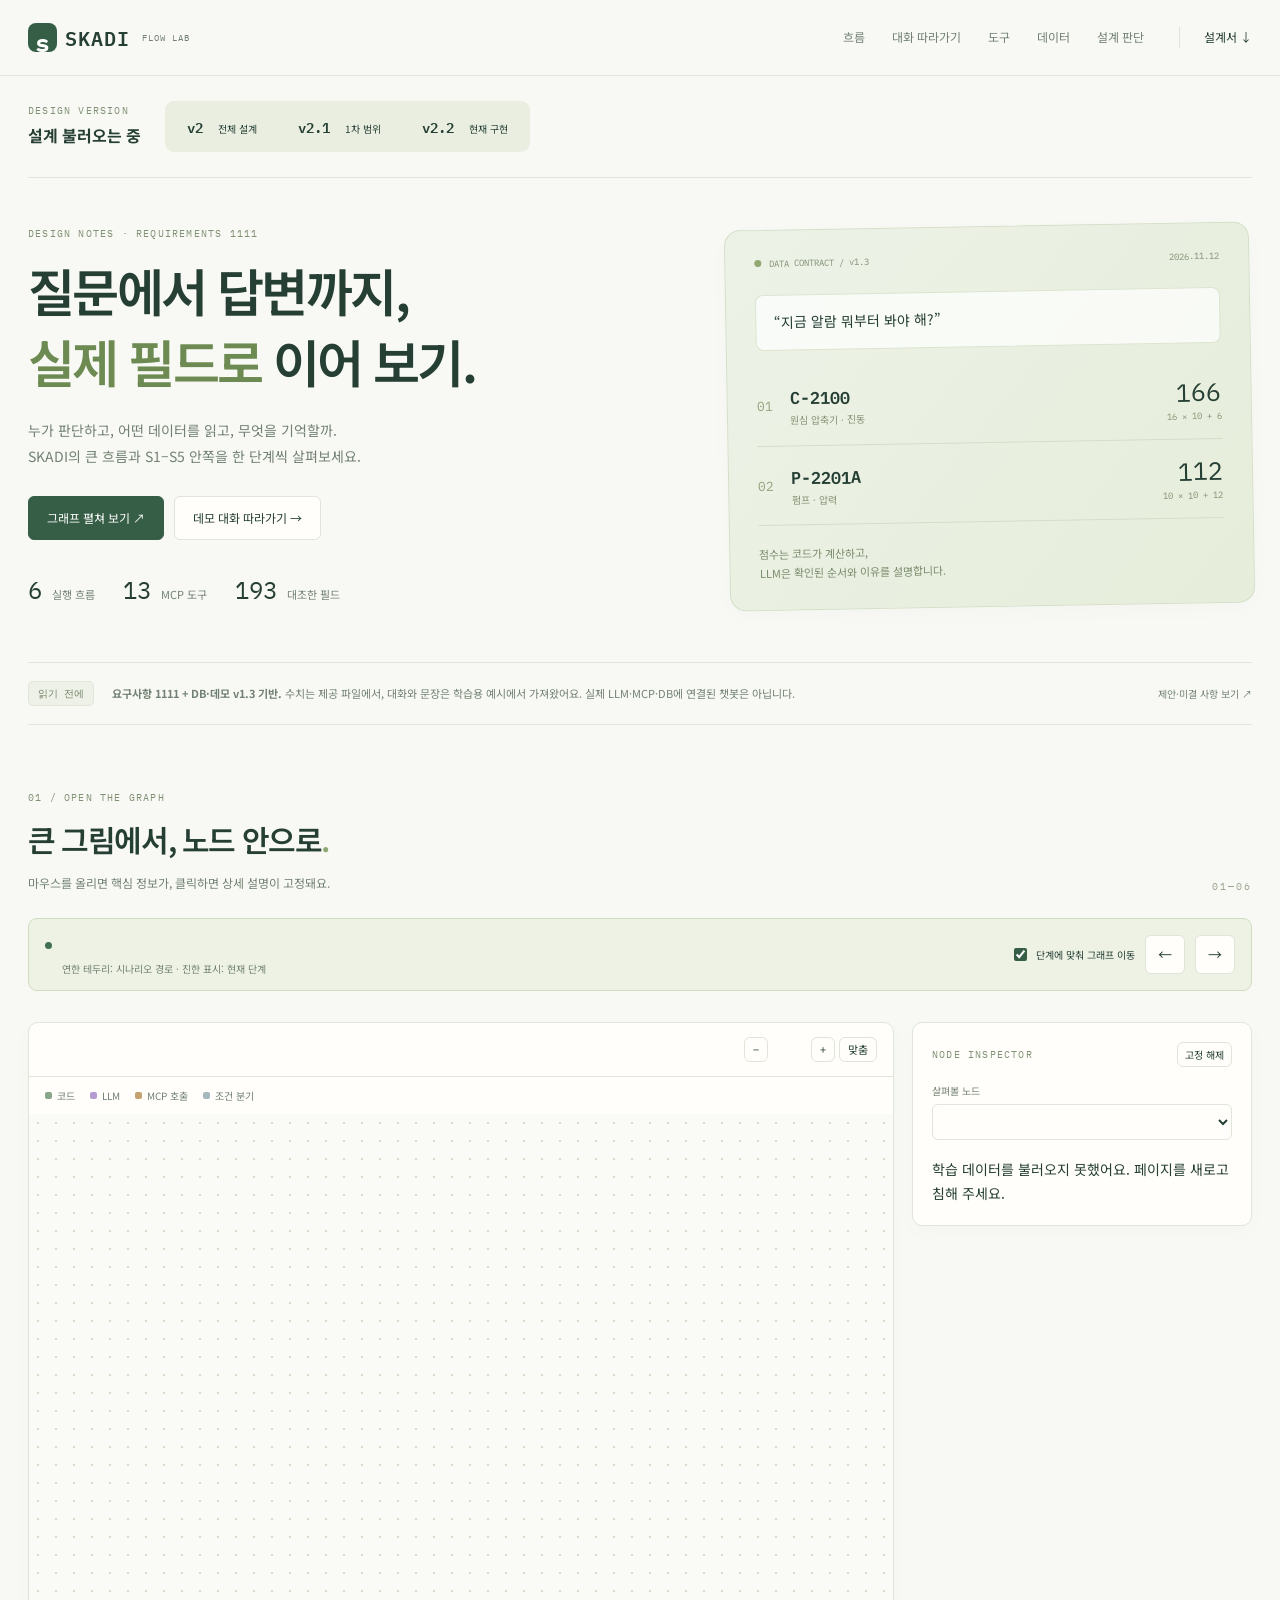
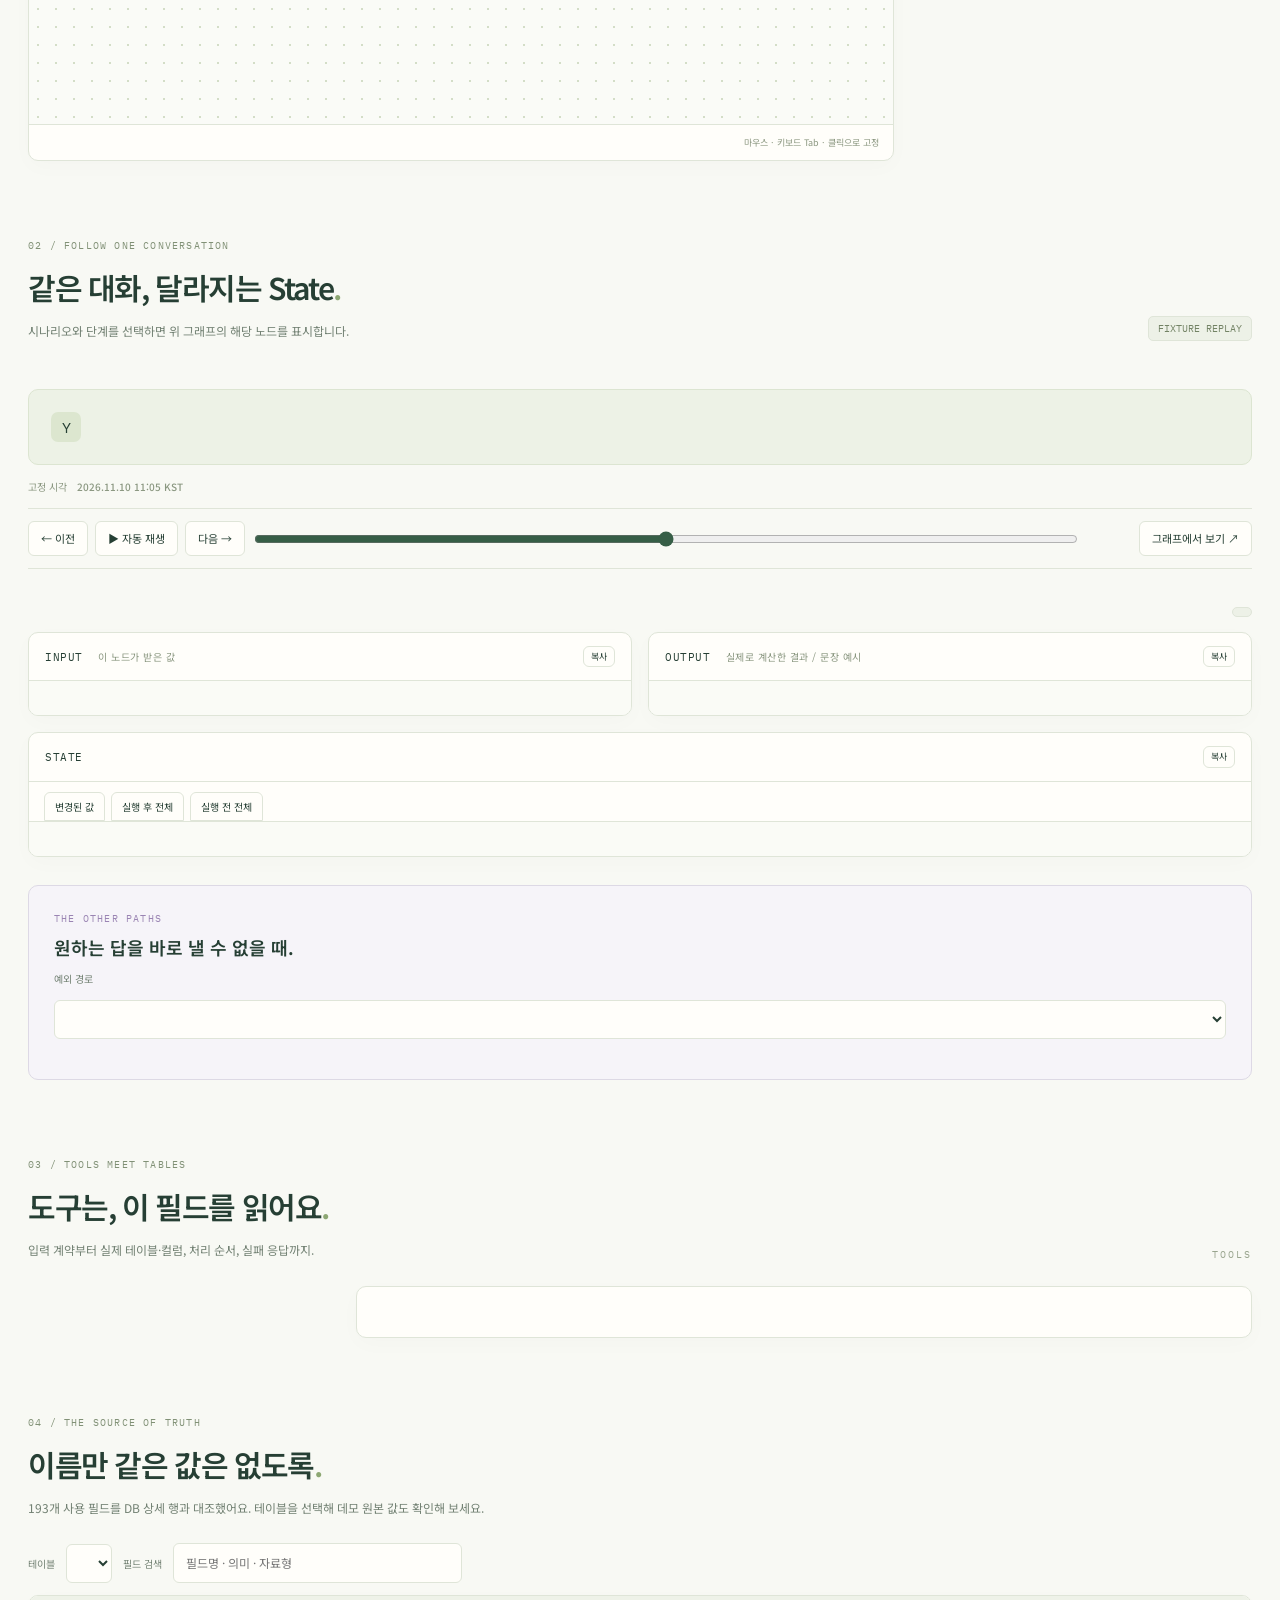
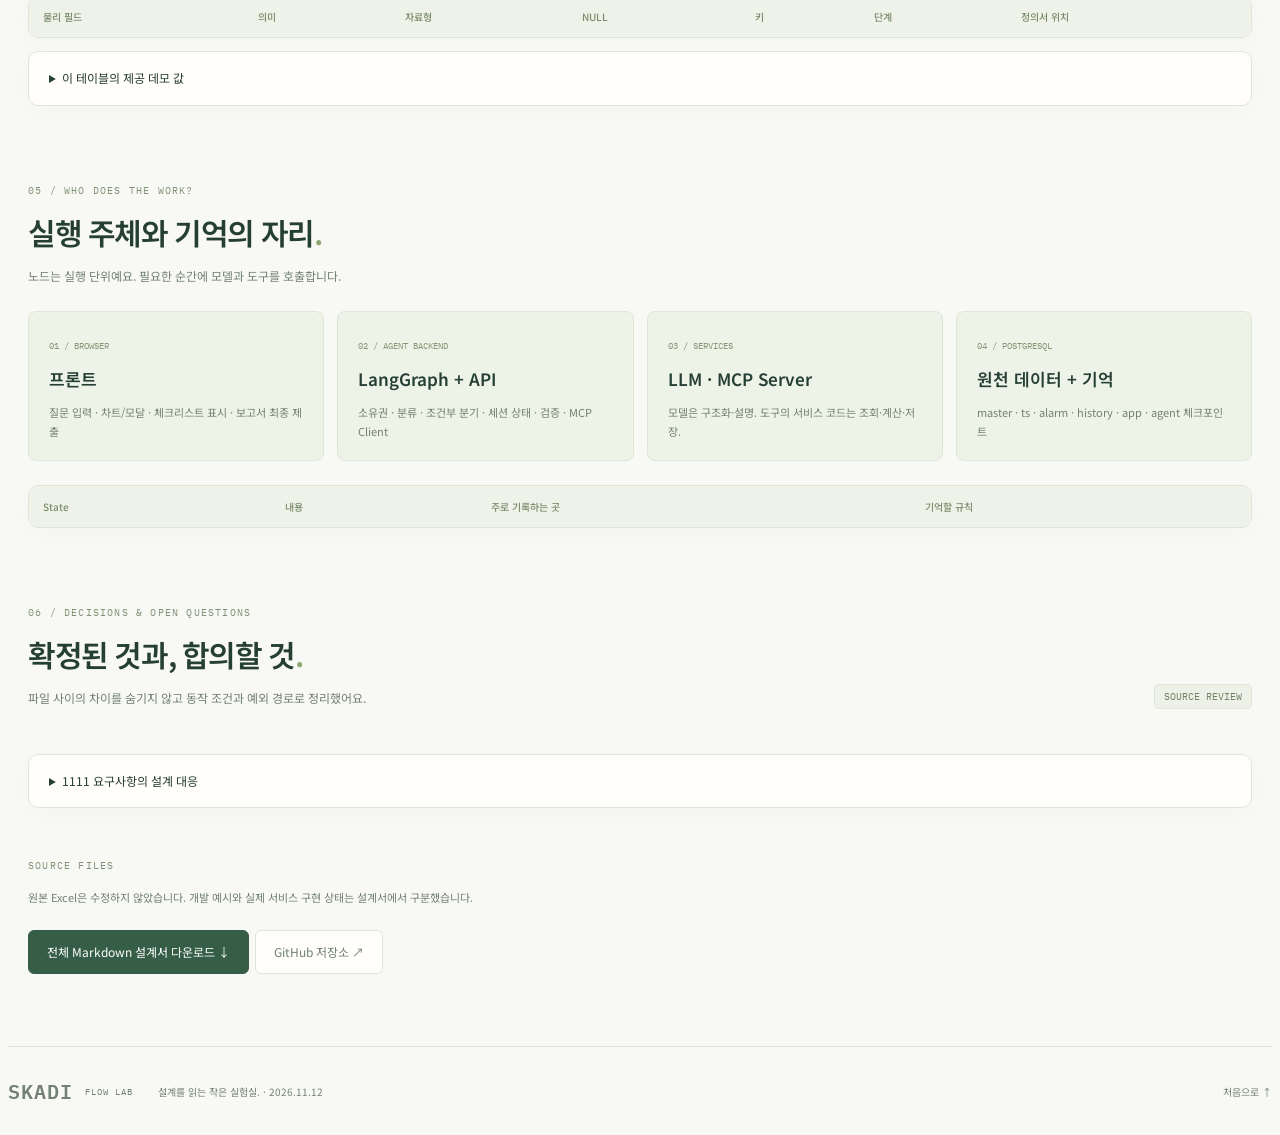
==== commit a1455657: "feat: add v2.2 current-code flow and MCP explorer Document the e079094 AI implementation with six ac" ====
--- a/v2/index.html
+++ b/v2/index.html
@@ -1,16 +1,17 @@
 <!doctype html>
-<html lang="ko"><head><meta charset="UTF-8"><meta name="viewport" content="width=device-width,initial-scale=1"><meta name="description" content="SKADI 요구사항 1111 · DB v1.3 기반 LangGraph와 MCP 학습 실험실. 6개 그래프, 13개 도구, 실제 필드와 State 추적."><title>SKADI — Flow Lab v2</title><link rel="stylesheet" href="style.css"></head>
+<html lang="ko"><head><meta charset="UTF-8"><meta name="viewport" content="width=device-width,initial-scale=1"><meta name="description" content="SKADI v2.2 현재 코드의 LangGraph·MCP 학습 실험실. v2·v2.1 비교, 11개 도구, 10턴 실제 그래프 재생."><title>SKADI — Flow Lab v2.2</title><link rel="stylesheet" href="style.css"></head>
 <body>
 <a class="skip" href="#flow">본문으로 바로 가기</a>
 <header><a class="brand" href="#top"><span class="brand-mark">s</span> SKADI <small>FLOW LAB</small></a><nav aria-label="주요 메뉴"><a href="#flow">흐름</a><a href="#lab">대화 따라가기</a><a href="#tools">도구</a><a href="#data">데이터</a><a href="#decisions">설계 판단</a></nav><a class="doc-link" data-design-download href="design.md" download>설계서 ↓</a></header>
 <main id="top">
-<section class="version-bar" aria-label="설계 버전"><div><span class="eyebrow">DESIGN VERSION</span><strong id="version-title">설계 불러오는 중</strong></div><div class="version-buttons" role="group" aria-label="버전 선택"><button data-version="2" aria-pressed="false">v2 <small>전체 설계</small></button><button data-version="2.1" aria-pressed="false">v2.1 <small>1차 범위</small></button></div><p id="version-description" aria-live="polite"></p></section>
-<section class="hero"><div><p class="eyebrow"><span id="release-eyebrow">DESIGN NOTES · REQUIREMENTS 1111</span></p><h1>질문에서 답변까지,<br><em>실제 필드로</em> 이어 보기.</h1><p class="lead">누가 판단하고, 어떤 데이터를 읽고, 무엇을 기억할까.<br>SKADI의 큰 흐름과 S1–S5 안쪽을 한 단계씩 살펴보세요.</p><div class="hero-actions"><a class="button primary" href="#flow">그래프 펼쳐 보기 ↗</a><a class="button" href="#lab">데모 대화 따라가기 →</a></div><div class="stats"><span><b id="graph-total">6</b> 실행 흐름</span><span><b id="tool-total">13</b> MCP 도구</span><span><b id="field-total">193</b> 대조한 필드</span></div></div><div class="hero-note"><div class="note-top"><span class="pulse"></span> DATA CONTRACT / v1.3 <span>2026.11.12</span></div><p class="sample-question">“지금 알람 뭐부터 봐야 해?”</p><div class="rank-demo"><span class="rank">01</span><div><strong>C-2100</strong><small>원심 압축기 · 진동</small></div><b>166<small>16 × 10 + 6</small></b></div><div class="rank-demo"><span class="rank">02</span><div><strong>P-2201A</strong><small>펌프 · 압력</small></div><b>112<small>10 × 10 + 12</small></b></div><p class="note-foot">점수는 코드가 계산하고,<br>LLM은 확인된 순서와 이유를 설명합니다.</p></div></section>
+<section class="version-bar" aria-label="설계 버전"><div><span class="eyebrow">DESIGN VERSION</span><strong id="version-title">설계 불러오는 중</strong></div><div class="version-buttons" role="group" aria-label="버전 선택"><button data-version="2" aria-pressed="false">v2 <small>전체 설계</small></button><button data-version="2.1" aria-pressed="false">v2.1 <small>1차 범위</small></button><button data-version="2.2" aria-pressed="false">v2.2 <small>현재 구현</small></button></div><p id="version-description" aria-live="polite"></p></section>
+<section class="hero"><div><p class="eyebrow"><span id="release-eyebrow">DESIGN NOTES · REQUIREMENTS 1111</span></p><h1>질문에서 답변까지,<br><em>실제 필드로</em> 이어 보기.</h1><p class="lead">누가 판단하고, 어떤 데이터를 읽고, 무엇을 기억할까.<br>SKADI의 큰 흐름과 S1–S5 안쪽을 한 단계씩 살펴보세요.</p><div class="hero-actions"><a class="button primary" href="#flow">그래프 펼쳐 보기 ↗</a><a class="button" href="#lab">데모 대화 따라가기 →</a></div><div class="stats"><span><b id="graph-total">6</b> 실행 흐름</span><span><b id="tool-total">13</b> MCP 도구</span><span><b id="field-total">193</b> <em id="field-total-label" style="font-style:normal">대조한 필드</em></span></div></div><div class="hero-note"><div class="note-top"><span class="pulse"></span> DATA CONTRACT / v1.3 <span>2026.11.12</span></div><p class="sample-question">“지금 알람 뭐부터 봐야 해?”</p><div class="rank-demo"><span class="rank">01</span><div><strong>C-2100</strong><small>원심 압축기 · 진동</small></div><b>166<small>16 × 10 + 6</small></b></div><div class="rank-demo"><span class="rank">02</span><div><strong>P-2201A</strong><small>펌프 · 압력</small></div><b>112<small>10 × 10 + 12</small></b></div><p class="note-foot">점수는 코드가 계산하고,<br>LLM은 확인된 순서와 이유를 설명합니다.</p></div></section>
 <aside class="source-bar"><span class="pill">읽기 전에</span><p><strong>요구사항 1111 + DB·데모 v1.3 기반.</strong> 수치는 제공 파일에서, 대화와 문장은 학습용 예시에서 가져왔어요. 실제 LLM·MCP·DB에 연결된 챗봇은 아닙니다.</p><a href="#decisions">제안·미결 사항 보기 ↗</a></aside>
 
+<section id="implementation-diff" class="implementation-diff" hidden></section>
 <section id="flow" class="section"><div class="section-head"><div><p class="eyebrow">01 / OPEN THE GRAPH</p><h2>큰 그림에서, 노드 안으로<span>.</span></h2><p>마우스를 올리면 핵심 정보가, 클릭하면 상세 설명이 고정돼요.</p></div><span class="section-no">01—06</span></div><div class="graph-follow"><div><span class="trace-dot"></span><strong id="graph-trace-label" aria-live="polite"></strong><small>연한 테두리: 시나리오 경로 · 진한 표시: 현재 단계</small></div><label><input id="trace-follow" type="checkbox" checked> 단계에 맞춰 그래프 이동</label><button id="graph-prev" aria-label="그래프에서 이전 단계">←</button><button id="graph-next" aria-label="그래프에서 다음 단계">→</button></div><div id="graph-tabs" class="tabs" role="tablist" aria-label="그래프 선택"></div><div class="flow-layout"><div class="card graph-card"><div class="toolbar"><div><strong id="graph-title"></strong><small id="graph-description"></small></div><div class="zoom"><button id="zoom-out" aria-label="그래프 축소">−</button><span id="zoom-label"></span><button id="zoom-in" aria-label="그래프 확대">+</button><button id="fit">맞춤</button></div></div><div class="legend"><span><i class="code"></i>코드</span><span><i class="llm"></i>LLM</span><span><i class="tool"></i>MCP 호출</span><span><i class="branch"></i>조건 분기</span></div><div class="graph-viewport" id="viewport" tabindex="0" aria-label="가로 세로 스크롤 가능한 그래프"><div id="graph-size"><div id="graph-canvas"><svg id="edges" aria-hidden="true"></svg><div id="nodes"></div></div></div></div><div class="graph-footer"><span id="graph-count"></span><span>마우스 · 키보드 Tab · 클릭으로 고정</span></div></div><aside class="card inspector" aria-label="선택한 노드 상세"><div class="inspector-top"><p class="eyebrow">NODE INSPECTOR</p><button id="unpin" class="subtle">고정 해제</button></div><label class="label" for="node-select">살펴볼 노드</label><select id="node-select"></select><div id="node-detail"></div></aside></div></section>
 
-<section id="lab" class="section"><div class="section-head"><div><p class="eyebrow">02 / FOLLOW ONE CONVERSATION</p><h2>같은 대화, 달라지는 State<span>.</span></h2><p><span id="trace-description">시나리오와 단계를 선택하면 위 그래프의 해당 노드를 표시합니다.</span></p></div><span class="pill">FIXTURE REPLAY</span></div><div id="turn-tabs" class="turn-tabs" role="tablist" aria-label="대화 턴 선택"></div><div class="scenario"><span class="avatar">Y</span><div><p class="eyebrow" id="turn-title"></p><h3 id="question"></h3><p id="turn-note"></p></div></div><div class="clockline">고정 시각 <b>2026.11.10 11:05 KST</b><span id="selection-summary"></span></div><div class="playbar"><button id="prev" aria-label="이전 단계">← 이전</button><button id="play">▶ 자동 재생</button><button id="next" aria-label="다음 단계">다음 →</button><input type="range" id="step-range" min="0" aria-label="실행 단계"><span id="step-count"></span><button id="show-node">그래프에서 보기 ↗</button></div><div id="step-rail" class="step-rail"></div><div class="trace-heading"><div><p class="eyebrow" id="trace-actor"></p><h3 id="trace-node"></h3></div><span id="trace-tool" class="pill"></span></div><div id="sample-chart" hidden></div><div class="io-grid"><article class="card code-card"><div class="code-heading"><h4>INPUT <small>이 노드가 받은 값</small></h4><button data-copy="trace-input">복사</button></div><pre id="trace-input"></pre></article><article class="card code-card"><div class="code-heading"><h4>OUTPUT <small>실제로 계산한 결과 / 문장 예시</small></h4><button data-copy="trace-output">복사</button></div><pre id="trace-output"></pre></article></div><article class="card code-card state-card"><div class="code-heading"><h4>STATE <small id="state-summary"></small></h4><button data-copy="trace-state">복사</button></div><div class="tabs small" id="state-tabs" role="tablist" aria-label="State 보기"><button data-state="diff" role="tab">변경된 값</button><button data-state="after" role="tab">실행 후 전체</button><button data-state="before" role="tab">실행 전 전체</button></div><pre id="trace-state"></pre></article><p class="hint"><span id="state-note"></span></p><div class="exception-area"><div><p class="eyebrow">THE OTHER PATHS</p><h3>원하는 답을 바로 낼 수 없을 때.</h3></div><label for="exception-select" class="label">예외 경로</label><select id="exception-select"></select><div id="exception-detail"></div></div></section>
+<section id="lab" class="section"><div class="section-head"><div><p class="eyebrow">02 / FOLLOW ONE CONVERSATION</p><h2>같은 대화, 달라지는 State<span>.</span></h2><p><span id="trace-description">시나리오와 단계를 선택하면 위 그래프의 해당 노드를 표시합니다.</span></p></div><span class="pill">FIXTURE REPLAY</span></div><div id="turn-tabs" class="turn-tabs" role="tablist" aria-label="대화 턴 선택"></div><div class="scenario"><span class="avatar">Y</span><div><p class="eyebrow" id="turn-title"></p><h3 id="question"></h3><p id="turn-note"></p></div></div><div class="clockline">고정 시각 <b>2026.11.10 11:05 KST</b><span id="selection-summary"></span></div><div class="playbar"><button id="prev" aria-label="이전 단계">← 이전</button><button id="play">▶ 자동 재생</button><button id="next" aria-label="다음 단계">다음 →</button><input type="range" id="step-range" min="0" aria-label="실행 단계"><span id="step-count"></span><button id="show-node">그래프에서 보기 ↗</button></div><div id="step-rail" class="step-rail"></div><div class="trace-heading"><div><p class="eyebrow" id="trace-actor"></p><h3 id="trace-node"></h3></div><span id="trace-tool" class="pill"></span></div><div id="sample-chart" hidden></div><div class="io-grid"><article class="card code-card"><div class="code-heading"><h4>INPUT <small>이 노드가 받은 값</small></h4><button data-copy="trace-input">복사</button></div><pre id="trace-input"></pre></article><article class="card code-card"><div class="code-heading"><h4>OUTPUT <small>실제로 계산한 결과 / 문장 예시</small></h4><button data-copy="trace-output">복사</button></div><pre id="trace-output"></pre></article></div><article class="card code-card state-card"><div class="code-heading"><h4>STATE <small id="state-summary"></small></h4><button data-copy="trace-state">복사</button></div><div class="tabs small" id="state-tabs" role="tablist" aria-label="State 보기"><button data-state="diff" role="tab">변경된 값</button><button data-state="after" role="tab">실행 후 전체</button><button data-state="before" role="tab">실행 전 전체</button></div><pre id="trace-state"></pre></article><div id="implementation-calls" hidden></div><p class="hint"><span id="state-note"></span></p><div class="exception-area"><div><p class="eyebrow">THE OTHER PATHS</p><h3>원하는 답을 바로 낼 수 없을 때.</h3></div><label for="exception-select" class="label">예외 경로</label><select id="exception-select"></select><div id="exception-detail"></div></div></section>
 
 <section id="tools" class="section"><div class="section-head"><div><p class="eyebrow">03 / TOOLS MEET TABLES</p><h2>도구는, 이 필드를 읽어요<span>.</span></h2><p>입력 계약부터 실제 테이블·컬럼, 처리 순서, 실패 응답까지.</p></div><span id="tool-count-label" class="section-no">TOOLS</span></div><div class="tool-layout"><div id="tool-list" class="tool-list" aria-label="도구 목록"></div><article id="tool-detail" class="card tool-detail"></article></div></section>
 
@@ -18,5 +19,5 @@
 
 <section id="architecture" class="section"><div class="section-head"><div><p class="eyebrow">05 / WHO DOES THE WORK?</p><h2>실행 주체와 기억의 자리<span>.</span></h2><p>노드는 실행 단위예요. 필요한 순간에 모델과 도구를 호출합니다.</p></div></div><div class="architecture"><article><span>01 / BROWSER</span><h3>프론트</h3><p>질문 입력 · 차트/모달 · 체크리스트 표시 · 보고서 최종 제출</p></article><article><span>02 / AGENT BACKEND</span><h3>LangGraph + API</h3><p>소유권 · 분류 · 조건부 분기 · 세션 상태 · 검증 · MCP Client</p></article><article><span>03 / SERVICES</span><h3>LLM · MCP Server</h3><p>모델은 구조화·설명. 도구의 서비스 코드는 조회·계산·저장.</p></article><article><span>04 / POSTGRESQL</span><h3>원천 데이터 + 기억</h3><p>master · ts · alarm · history · app · agent 체크포인트</p></article></div><div class="table-wrap card"><table><thead><tr><th>State</th><th>내용</th><th>주로 기록하는 곳</th><th>기억할 규칙</th></tr></thead><tbody id="state-dictionary"></tbody></table></div></section>
 
-<section id="decisions" class="section"><div class="section-head"><div><p class="eyebrow">06 / DECISIONS & OPEN QUESTIONS</p><h2>확정된 것과, 합의할 것<span>.</span></h2><p>파일 사이의 차이를 숨기지 않고 동작 조건과 예외 경로로 정리했어요.</p></div><span class="pill">SOURCE REVIEW</span></div><div id="issue-list" class="issue-list"></div><details class="card requirements"><summary id="requirements-summary">1111 요구사항의 설계 대응</summary><div class="table-wrap"><table><thead><tr><th>행 / ID</th><th>기능</th><th>연결</th><th>범위와 남은 조건</th></tr></thead><tbody id="requirement-rows"></tbody></table></div></details><details class="card requirements" id="deferred-panel" hidden><summary>v2.1에서 제외한 빨간 문구 · 원본 위치</summary><div class="table-wrap"><table><thead><tr><th>원본 셀</th><th>2차로 미룬 내용</th><th>1차에서 유지</th></tr></thead><tbody id="deferred-rows"></tbody></table></div></details><div class="sources"><p class="eyebrow">SOURCE FILES</p><div id="source-files"></div><p>원본 Excel은 수정하지 않았습니다. 개발 예시와 실제 서비스 구현 상태는 설계서에서 구분했습니다.</p><a data-design-download href="design.md" download class="button primary">전체 Markdown 설계서 다운로드 ↓</a><a class="button" href="https://github.com/U-Je0n9/skadi-flow-lab">GitHub 저장소 ↗</a></div></section>
-</main><footer><a class="brand" href="#top">SKADI <small id="footer-version">FLOW LAB</small></a><span>설계를 읽는 작은 실험실. · 2026.11.12</span><a href="#top">처음으로 ↑</a></footer><div id="tooltip" role="tooltip" hidden></div><div id="toast" role="status"></div><script src="app.js"></script></body></html>
+<section id="decisions" class="section"><div class="section-head"><div><p class="eyebrow">06 / DECISIONS & OPEN QUESTIONS</p><h2>확정된 것과, 합의할 것<span>.</span></h2><p>파일 사이의 차이를 숨기지 않고 동작 조건과 예외 경로로 정리했어요.</p></div><span class="pill">SOURCE REVIEW</span></div><div id="issue-list" class="issue-list"></div><details class="card requirements"><summary id="requirements-summary">1111 요구사항의 설계 대응</summary><div class="table-wrap"><table><thead><tr><th>행 / ID</th><th>기능</th><th>연결</th><th>범위와 남은 조건</th></tr></thead><tbody id="requirement-rows"></tbody></table></div></details><details class="card requirements" id="deferred-panel" hidden><summary>v2.1 범위 경계 · 후속 스프린트와 원본 위치</summary><div class="table-wrap"><table><thead><tr><th>원본 셀</th><th>후속 스프린트</th><th>1차에서 유지</th></tr></thead><tbody id="deferred-rows"></tbody></table></div></details><div class="sources"><p class="eyebrow">SOURCE FILES</p><div id="source-files"></div><p>원본 Excel은 수정하지 않았습니다. 개발 예시와 실제 서비스 구현 상태는 설계서에서 구분했습니다.</p><a data-design-download href="design.md" download class="button primary">전체 Markdown 설계서 다운로드 ↓</a><a class="button" href="https://github.com/U-Je0n9/skadi-flow-lab">GitHub 저장소 ↗</a></div></section>
+</main><footer><a class="brand" href="#top">SKADI <small id="footer-version">FLOW LAB</small></a><span>설계를 읽는 작은 실험실. · 2026.11.12</span><a href="#top">처음으로 ↑</a></footer><div id="tooltip" role="tooltip" hidden></div><div id="toast" role="status"></div><script src="v22-ui.js"></script><script src="app.js"></script></body></html>
